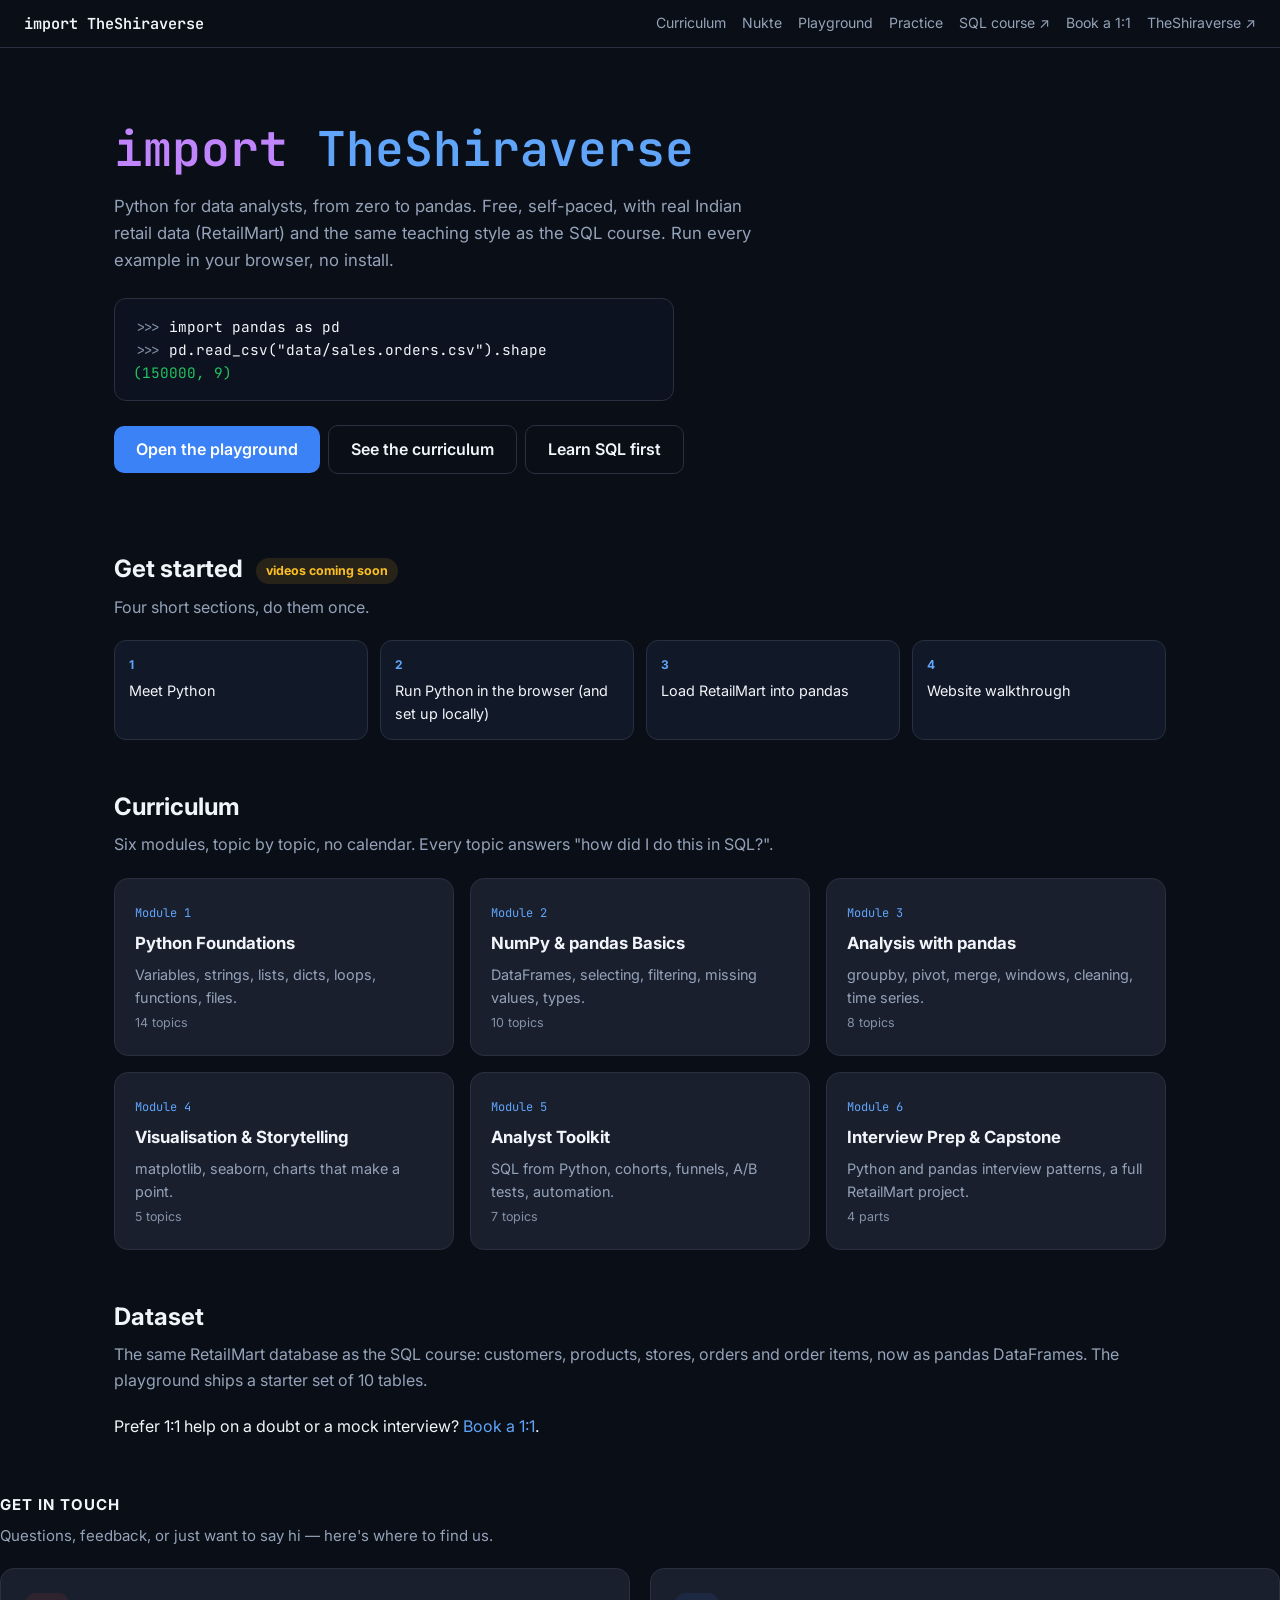
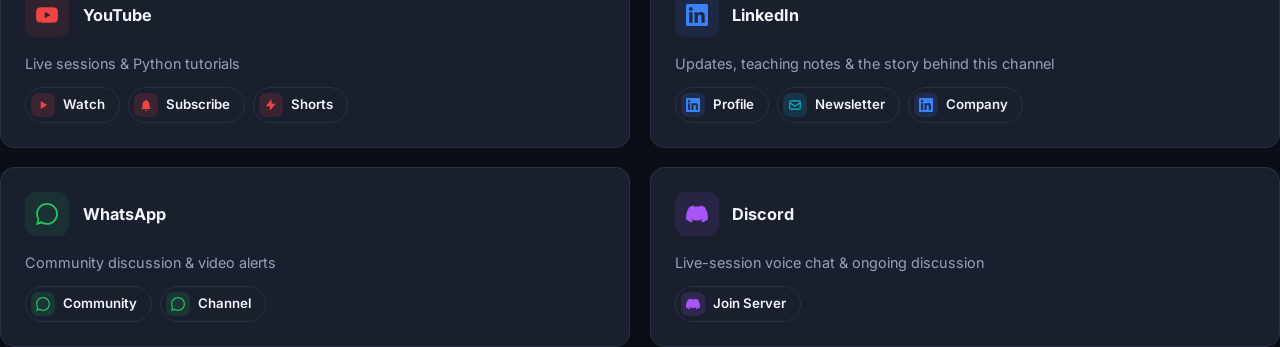
==== index.html @ 200f1f5d "feat: scaffold import TheShiraverse (Python for Data Analysts): home, Pyodide playground, shared chr" ====
<!DOCTYPE html>
<html lang="en">
<head>
<meta charset="UTF-8">
<meta name="viewport" content="width=device-width, initial-scale=1.0">
<title>import TheShiraverse | Python for Data Analysts</title>
<meta name="description" content="Free Python and pandas course for data analysts. Run code in your browser on real Indian retail data. By Shiraj Ahmad.">
<link rel="canonical" href="https://python.theshiraverse.com/">
<meta property="og:type" content="website"><meta property="og:site_name" content="TheShiraverse">
<meta property="og:title" content="import TheShiraverse | Python for Data Analysts"><meta property="og:description" content="Free Python and pandas course for data analysts. Run code in your browser on real Indian retail data. By Shiraj Ahmad.">
<meta property="og:url" content="https://python.theshiraverse.com/"><meta property="og:image" content="https://python.theshiraverse.com/assets/og.png">
<meta name="twitter:card" content="summary_large_image">
<link rel="icon" href="/assets/favicon.ico" sizes="any"><link rel="icon" type="image/png" sizes="32x32" href="/assets/favicon-32.png"><link rel="apple-touch-icon" href="/assets/apple-touch-icon.png">
<link href="https://fonts.googleapis.com/css2?family=Inter:wght@400;500;600;700;800&family=JetBrains+Mono:wght@400;500&display=swap" rel="stylesheet">
<link rel="stylesheet" href="/assets/chrome.css">
<style>
:root{--bg:#0a0e17;--panel:#111827;--card:#1a1f2e;--border:#2a3040;--text:#f1f5f9;--text2:#94a3b8;--muted:#8492a6;--accent:#3b82f6;--accent-l:#60a5fa;--green:#22c55e;--yellow:#fbbf24}
*{box-sizing:border-box;margin:0}
body{background:var(--bg);color:var(--text);font-family:Inter,system-ui,sans-serif;line-height:1.6;-webkit-font-smoothing:antialiased}
a{color:var(--accent-l);text-decoration:none}a:hover{text-decoration:underline}
a:focus-visible,button:focus-visible{outline:2px solid var(--accent-l);outline-offset:2px}
nav{display:flex;align-items:center;gap:16px;flex-wrap:wrap;padding:12px 24px;border-bottom:1px solid var(--border)}
nav .brand{font:600 .95rem 'JetBrains Mono',monospace;color:var(--text);margin-right:auto}
nav .l{color:var(--text2);font-size:.88rem}nav .l.on{color:var(--text)}
.wrap{max-width:1100px;margin:0 auto;padding:0 24px}
code,.mono{font-family:'JetBrains Mono',monospace}
.btn{display:inline-block;background:var(--accent);color:#fff;font-weight:600;padding:11px 22px;border-radius:10px;margin:4px 8px 4px 0}.btn:hover{text-decoration:none;background:var(--accent-l)}
.btn.s{background:transparent;border:1px solid var(--border);color:var(--text)}
h2{font-size:1.5rem;margin:48px 0 6px}.sub{color:var(--text2);margin-bottom:20px}
.hero{padding:72px 0 24px}
.hero .cmd{font:600 clamp(1.7rem,5vw,3rem)/1.2 'JetBrains Mono',monospace}
.hero .cmd .k{color:#c084fc}.hero .cmd .n{color:var(--accent-l)}
.hero p{color:var(--text2);max-width:640px;margin:16px 0 24px;font-size:1.05rem}
.shell{background:#0d1220;border:1px solid var(--border);border-radius:12px;padding:16px 18px;font:400 .9rem/1.6 'JetBrains Mono',monospace;margin:8px 0 20px;max-width:560px}
.shell .p{color:var(--muted)}.shell .o{color:var(--green)}
.grid{display:grid;grid-template-columns:repeat(3,1fr);gap:16px}
.mod{background:var(--card);border:1px solid var(--border);border-radius:14px;padding:20px}
.mod .n{color:var(--accent-l);font-size:.75rem}.mod h3{font-size:1.05rem;margin:6px 0}.mod p{color:var(--text2);font-size:.9rem}.mod .t{color:var(--muted);font-size:.78rem}
.soon{display:inline-block;background:rgba(251,191,36,.12);color:var(--yellow);font-size:.78rem;padding:3px 10px;border-radius:99px;margin-left:8px;vertical-align:middle}
.steps{display:grid;grid-template-columns:repeat(4,1fr);gap:12px;counter-reset:s}
.steps div{background:var(--panel);border:1px solid var(--border);border-radius:12px;padding:14px;font-size:.9rem}
.steps b{display:block;color:var(--accent-l);font-size:.75rem;margin-bottom:4px}
@media(max-width:900px){.grid,.steps{grid-template-columns:1fr 1fr}}@media(max-width:560px){.grid,.steps{grid-template-columns:1fr}}
</style>
</head>
<body>
<nav><a class="brand" href="/">import TheShiraverse</a><span id="site-nav-links"></span></nav>
<div class="wrap">
<section class="hero">
<div class="cmd"><span class="k">import</span> <span class="n">TheShiraverse</span></div>
<p>Python for data analysts, from zero to pandas. Free, self-paced, with real Indian retail data (RetailMart) and the same teaching style as the SQL course. Run every example in your browser, no install.</p>
<div class="shell"><span class="p">&gt;&gt;&gt;</span> import pandas as pd<br><span class="p">&gt;&gt;&gt;</span> pd.read_csv("data/sales.orders.csv").shape<br><span class="o">(150000, 9)</span></div>
<a class="btn" href="/playground/">Open the playground</a><a class="btn s" href="#curriculum">See the curriculum</a><a class="btn s" href="https://sql.theshiraverse.com">Learn SQL first</a>
</section>
<h2 id="get-started">Get started <span class="soon">videos coming soon</span></h2>
<p class="sub">Four short sections, do them once.</p>
<div class="steps"><div><b>1</b>Meet Python</div><div><b>2</b>Run Python in the browser (and set up locally)</div><div><b>3</b>Load RetailMart into pandas</div><div><b>4</b>Website walkthrough</div></div>
<h2 id="curriculum">Curriculum</h2>
<p class="sub">Six modules, topic by topic, no calendar. Every topic answers "how did I do this in SQL?".</p>
<div class="grid"><div class="mod"><span class="n mono">Module 1</span><h3>Python Foundations</h3><p>Variables, strings, lists, dicts, loops, functions, files.</p><span class="t">14 topics</span></div><div class="mod"><span class="n mono">Module 2</span><h3>NumPy &amp; pandas Basics</h3><p>DataFrames, selecting, filtering, missing values, types.</p><span class="t">10 topics</span></div><div class="mod"><span class="n mono">Module 3</span><h3>Analysis with pandas</h3><p>groupby, pivot, merge, windows, cleaning, time series.</p><span class="t">8 topics</span></div><div class="mod"><span class="n mono">Module 4</span><h3>Visualisation &amp; Storytelling</h3><p>matplotlib, seaborn, charts that make a point.</p><span class="t">5 topics</span></div><div class="mod"><span class="n mono">Module 5</span><h3>Analyst Toolkit</h3><p>SQL from Python, cohorts, funnels, A/B tests, automation.</p><span class="t">7 topics</span></div><div class="mod"><span class="n mono">Module 6</span><h3>Interview Prep &amp; Capstone</h3><p>Python and pandas interview patterns, a full RetailMart project.</p><span class="t">4 parts</span></div></div>
<h2 id="dataset">Dataset</h2>
<p class="sub">The same RetailMart database as the SQL course: customers, products, stores, orders and order items, now as pandas DataFrames. The playground ships a starter set of 10 tables.</p>
<p>Prefer 1:1 help on a doubt or a mock interview? <a href="https://theshiraverse.com/book">Book a 1:1</a>.</p>
</div>
<div id="site-footer-grid" style="margin-top:56px"></div>
<script src="/assets/chrome.js" defer></script>
</body>
</html>
---- assets/chrome.css ----
/* ============================================================
   Shared site chrome: the "Get In Touch" footer grid + the nav
   link list, used identically on every page.

   ONE file. Edit here, every page picks it up on next load —
   nothing to keep in sync by hand, nothing to regenerate.
   Loaded via <link rel="stylesheet" href="/assets/chrome.css">
   Paired with /assets/chrome.js, which paints the actual markup
   into #site-nav-links / #site-footer-grid mount points.
   ============================================================ */

/* ---- footer grid ---- */
.unifoot{background:#111827;border-top:1px solid #2a3040;color:#cbd5e1;font-family:'Inter',-apple-system,sans-serif;text-align:left}
.uf-inner{max-width:1200px;margin:0 auto;padding:1.5rem 2rem 1rem}
.cta-label{font:700 15px 'Inter',sans-serif;color:#f1f5f9;text-transform:uppercase;letter-spacing:1px;margin:0 0 10px}
.uf-tag{color:#94a3b8;font-size:15px;margin-top:10px;line-height:1.6}
.pgrid{display:grid;grid-template-columns:repeat(2,1fr);gap:1.2rem}
.pcard{background:#1a1f2e;border:1px solid #2a3040;border-radius:14px;padding:1.5rem;display:block;color:#f1f5f9;text-decoration:none}
.pcard-head{display:flex;align-items:center;gap:.85rem;margin-bottom:1rem}
.pcard-head h3{font-size:1.02rem;margin:0}
.pcard-head .card-icon{width:44px;height:44px;border-radius:11px;display:flex;align-items:center;justify-content:center;flex:none}
.pcard-links{display:flex;flex-wrap:wrap;gap:8px}
.pcard-links a{display:flex;align-items:center;gap:8px;padding:5px 14px 5px 5px;border-radius:99px;border:1px solid #2a3040;color:#f1f5f9;text-decoration:none;font-size:.83rem;font-weight:600;transition:border-color .15s,transform .15s;width:fit-content}
.pcard-links a:hover{border-color:#60a5fa;transform:translateY(-1px);text-decoration:none}
.pcard-links .ic{width:24px;height:24px;border-radius:7px;display:flex;align-items:center;justify-content:center;flex:none}
.pcard-desc{color:#94a3b8;font-size:.9rem;line-height:1.5;margin:0}
.footer-copy{text-align:center;padding:0.3rem 0 1.2rem;color:#94a3b8;font-size:.8rem}
@media(max-width:900px){.pgrid{grid-template-columns:1fr}}

/* ---- nav link list (painted into whichever container the page already
   styles as its nav bar -- this only standardises the LIST + ORDER + hrefs,
   not each page's own bar/brand/background styling) ---- */
.site-nav-links{display:contents}
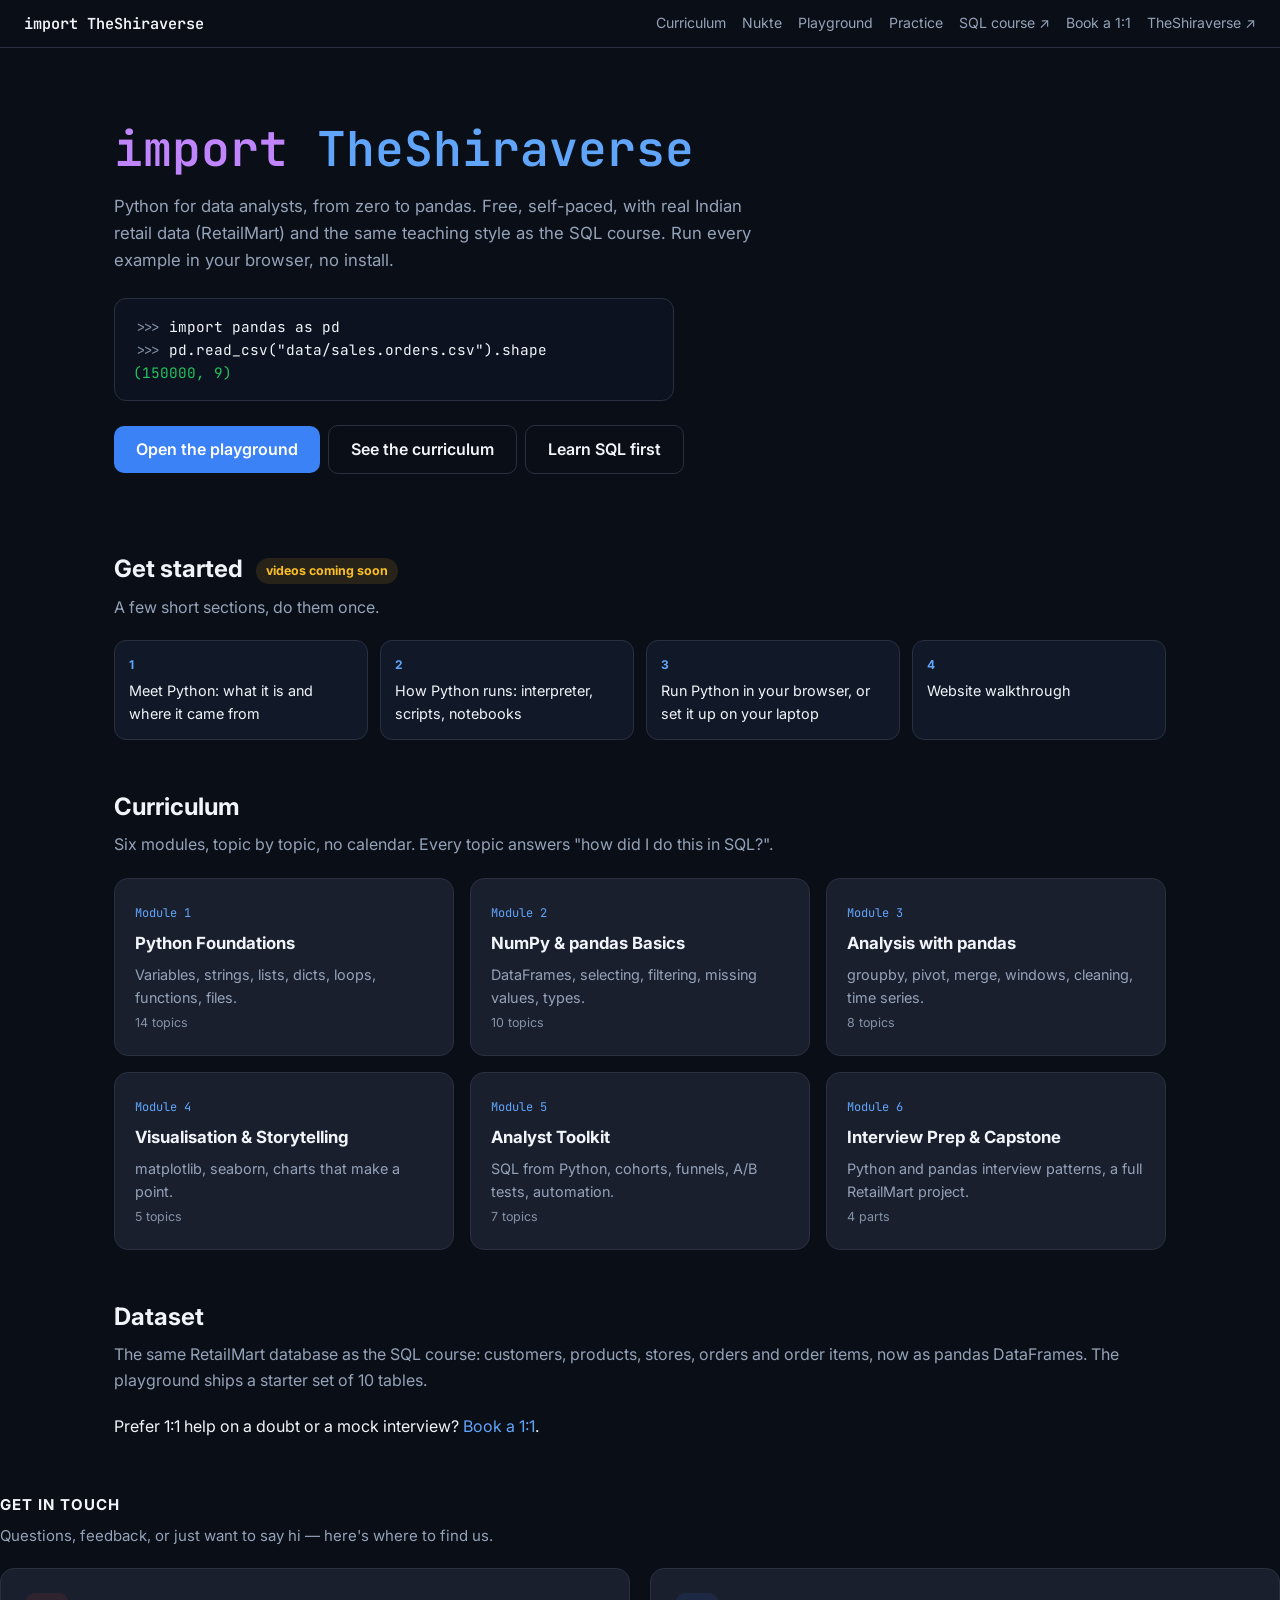
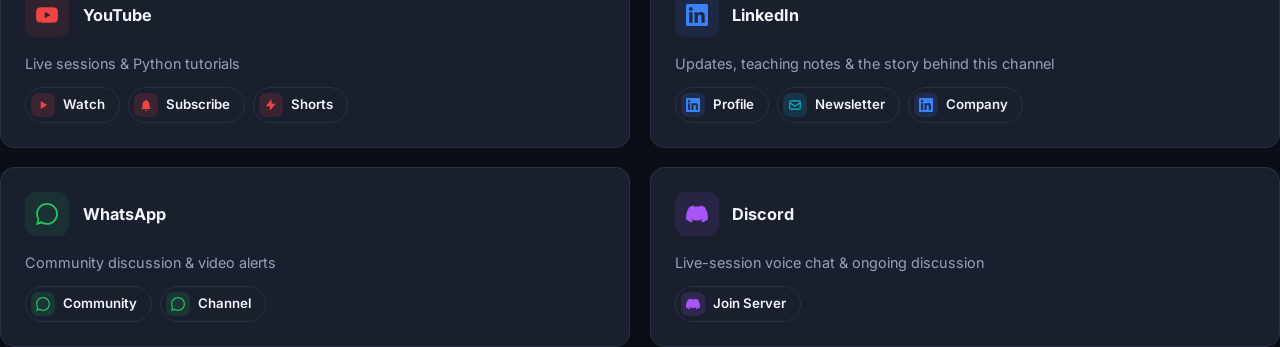
==== commit 4a7caee2: "docs: no Load RetailMart section in Get started; home page steps updated Co-Authored-By: Claude Sonn" ====
--- a/index.html
+++ b/index.html
@@ -53,8 +53,8 @@
 <a class="btn" href="/playground/">Open the playground</a><a class="btn s" href="#curriculum">See the curriculum</a><a class="btn s" href="https://sql.theshiraverse.com">Learn SQL first</a>
 </section>
 <h2 id="get-started">Get started <span class="soon">videos coming soon</span></h2>
-<p class="sub">Four short sections, do them once.</p>
-<div class="steps"><div><b>1</b>Meet Python</div><div><b>2</b>Run Python in the browser (and set up locally)</div><div><b>3</b>Load RetailMart into pandas</div><div><b>4</b>Website walkthrough</div></div>
+<p class="sub">A few short sections, do them once.</p>
+<div class="steps"><div><b>1</b>Meet Python: what it is and where it came from</div><div><b>2</b>How Python runs: interpreter, scripts, notebooks</div><div><b>3</b>Run Python in your browser, or set it up on your laptop</div><div><b>4</b>Website walkthrough</div></div>
 <h2 id="curriculum">Curriculum</h2>
 <p class="sub">Six modules, topic by topic, no calendar. Every topic answers "how did I do this in SQL?".</p>
 <div class="grid"><div class="mod"><span class="n mono">Module 1</span><h3>Python Foundations</h3><p>Variables, strings, lists, dicts, loops, functions, files.</p><span class="t">14 topics</span></div><div class="mod"><span class="n mono">Module 2</span><h3>NumPy &amp; pandas Basics</h3><p>DataFrames, selecting, filtering, missing values, types.</p><span class="t">10 topics</span></div><div class="mod"><span class="n mono">Module 3</span><h3>Analysis with pandas</h3><p>groupby, pivot, merge, windows, cleaning, time series.</p><span class="t">8 topics</span></div><div class="mod"><span class="n mono">Module 4</span><h3>Visualisation &amp; Storytelling</h3><p>matplotlib, seaborn, charts that make a point.</p><span class="t">5 topics</span></div><div class="mod"><span class="n mono">Module 5</span><h3>Analyst Toolkit</h3><p>SQL from Python, cohorts, funnels, A/B tests, automation.</p><span class="t">7 topics</span></div><div class="mod"><span class="n mono">Module 6</span><h3>Interview Prep &amp; Capstone</h3><p>Python and pandas interview patterns, a full RetailMart project.</p><span class="t">4 parts</span></div></div>
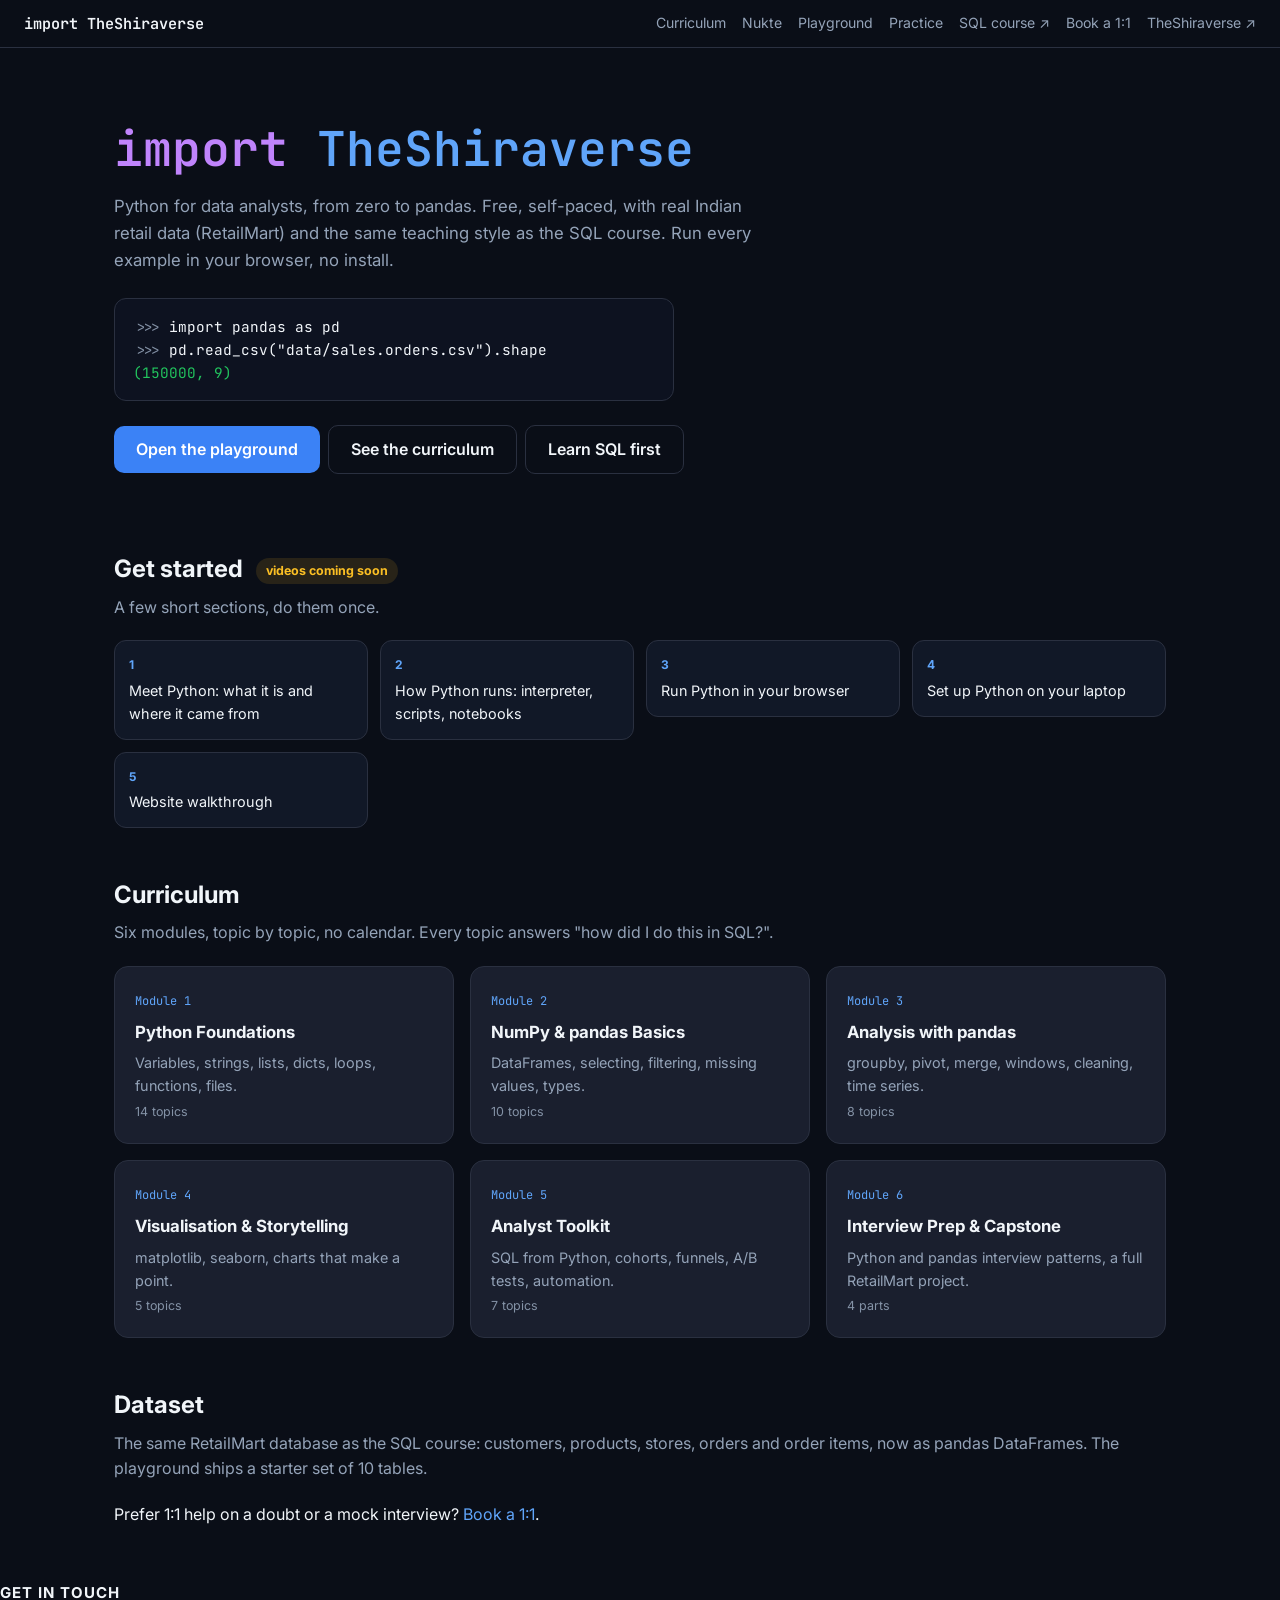
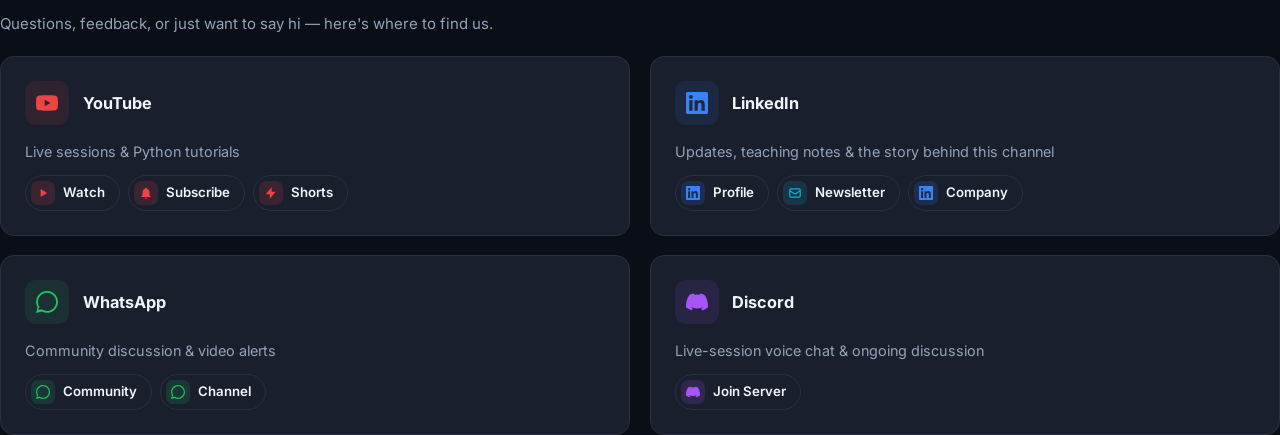
==== commit dbd7973c: "feat: Get started pages 1-5 (Meet Python, How Python Runs, Run in your browser, Set up Python, Websi" ====
--- a/index.html
+++ b/index.html
@@ -54,7 +54,7 @@
 </section>
 <h2 id="get-started">Get started <span class="soon">videos coming soon</span></h2>
 <p class="sub">A few short sections, do them once.</p>
-<div class="steps"><div><b>1</b>Meet Python: what it is and where it came from</div><div><b>2</b>How Python runs: interpreter, scripts, notebooks</div><div><b>3</b>Run Python in your browser, or set it up on your laptop</div><div><b>4</b>Website walkthrough</div></div>
+<div class="steps"><a href="/notes/get-started/meet-python/" style="text-decoration:none;color:inherit"><div><b>1</b>Meet Python: what it is and where it came from</div></a><a href="/notes/get-started/how-python-runs/" style="text-decoration:none;color:inherit"><div><b>2</b>How Python runs: interpreter, scripts, notebooks</div></a><a href="/notes/get-started/run-in-your-browser/" style="text-decoration:none;color:inherit"><div><b>3</b>Run Python in your browser</div></a><a href="/notes/get-started/set-up-python/" style="text-decoration:none;color:inherit"><div><b>4</b>Set up Python on your laptop</div></a><a href="/notes/get-started/website-walkthrough/" style="text-decoration:none;color:inherit"><div><b>5</b>Website walkthrough</div></a></div>
 <h2 id="curriculum">Curriculum</h2>
 <p class="sub">Six modules, topic by topic, no calendar. Every topic answers "how did I do this in SQL?".</p>
 <div class="grid"><div class="mod"><span class="n mono">Module 1</span><h3>Python Foundations</h3><p>Variables, strings, lists, dicts, loops, functions, files.</p><span class="t">14 topics</span></div><div class="mod"><span class="n mono">Module 2</span><h3>NumPy &amp; pandas Basics</h3><p>DataFrames, selecting, filtering, missing values, types.</p><span class="t">10 topics</span></div><div class="mod"><span class="n mono">Module 3</span><h3>Analysis with pandas</h3><p>groupby, pivot, merge, windows, cleaning, time series.</p><span class="t">8 topics</span></div><div class="mod"><span class="n mono">Module 4</span><h3>Visualisation &amp; Storytelling</h3><p>matplotlib, seaborn, charts that make a point.</p><span class="t">5 topics</span></div><div class="mod"><span class="n mono">Module 5</span><h3>Analyst Toolkit</h3><p>SQL from Python, cohorts, funnels, A/B tests, automation.</p><span class="t">7 topics</span></div><div class="mod"><span class="n mono">Module 6</span><h3>Interview Prep &amp; Capstone</h3><p>Python and pandas interview patterns, a full RetailMart project.</p><span class="t">4 parts</span></div></div>
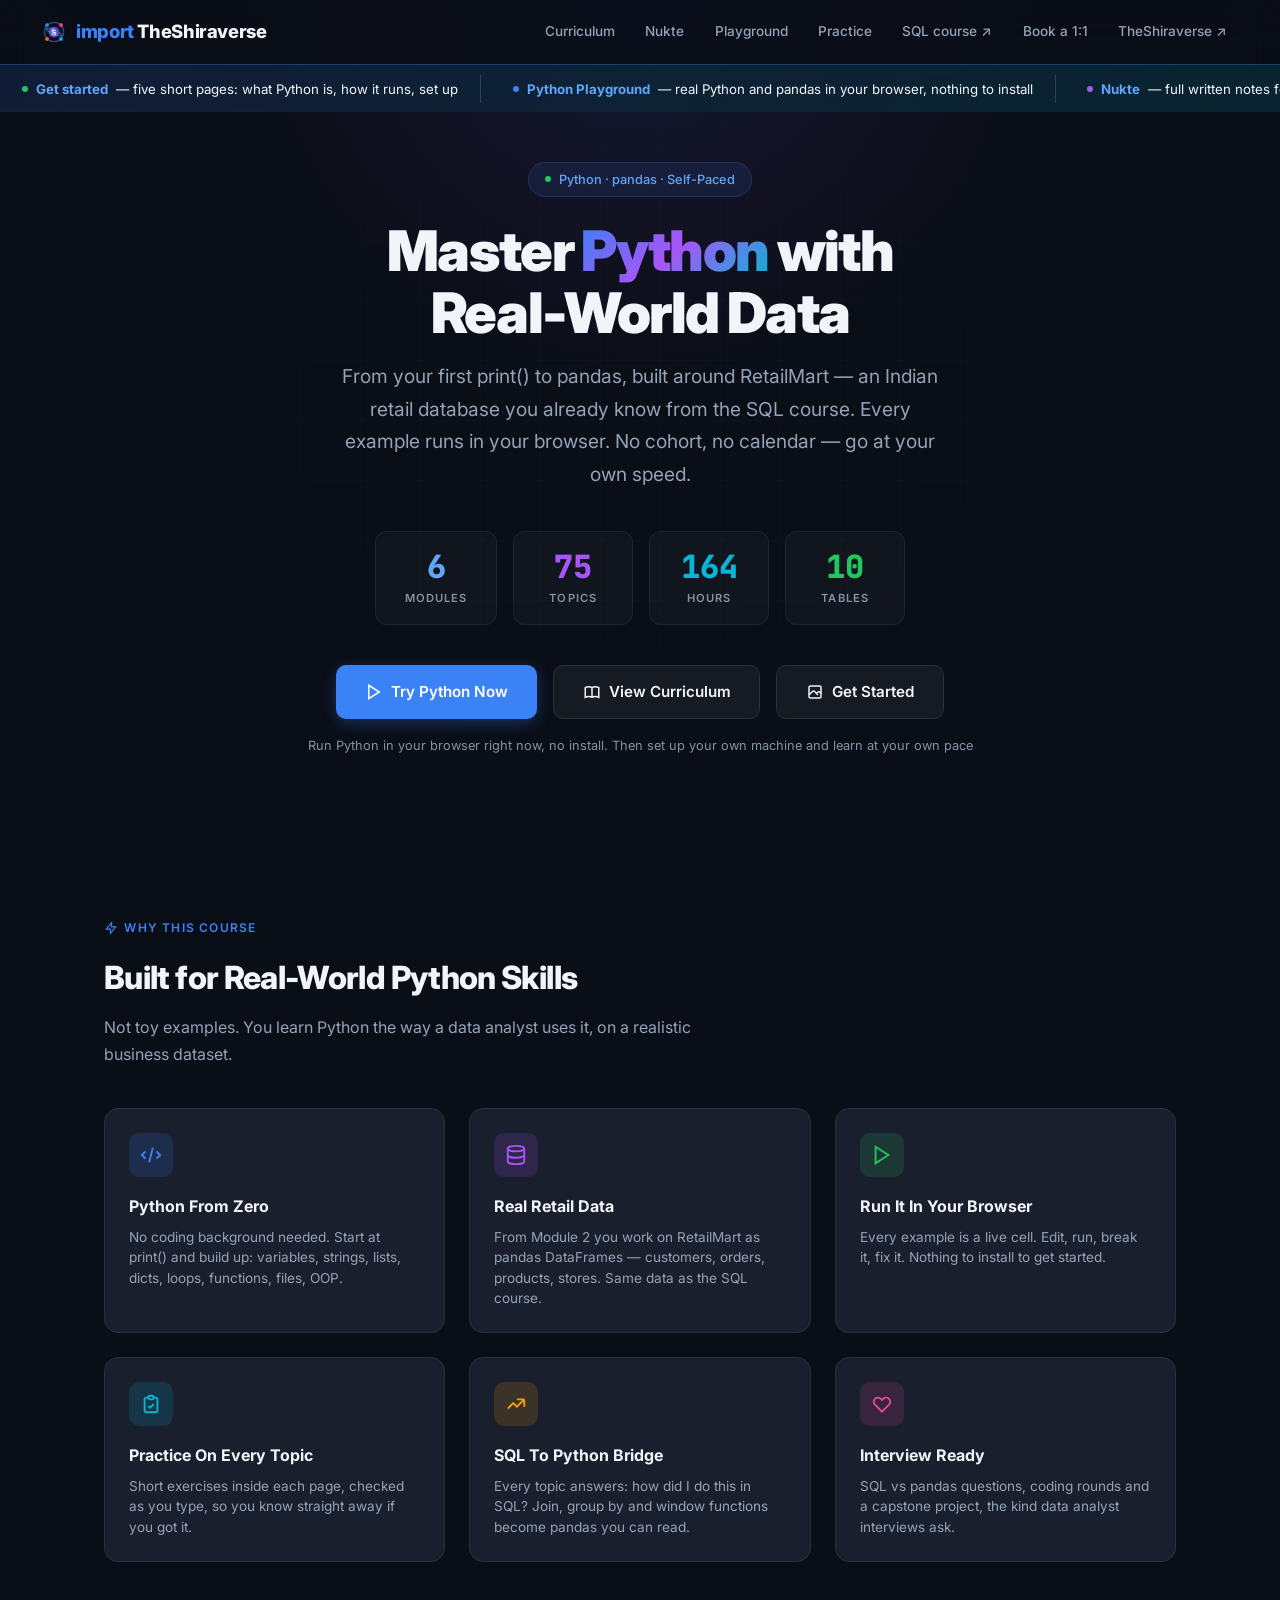
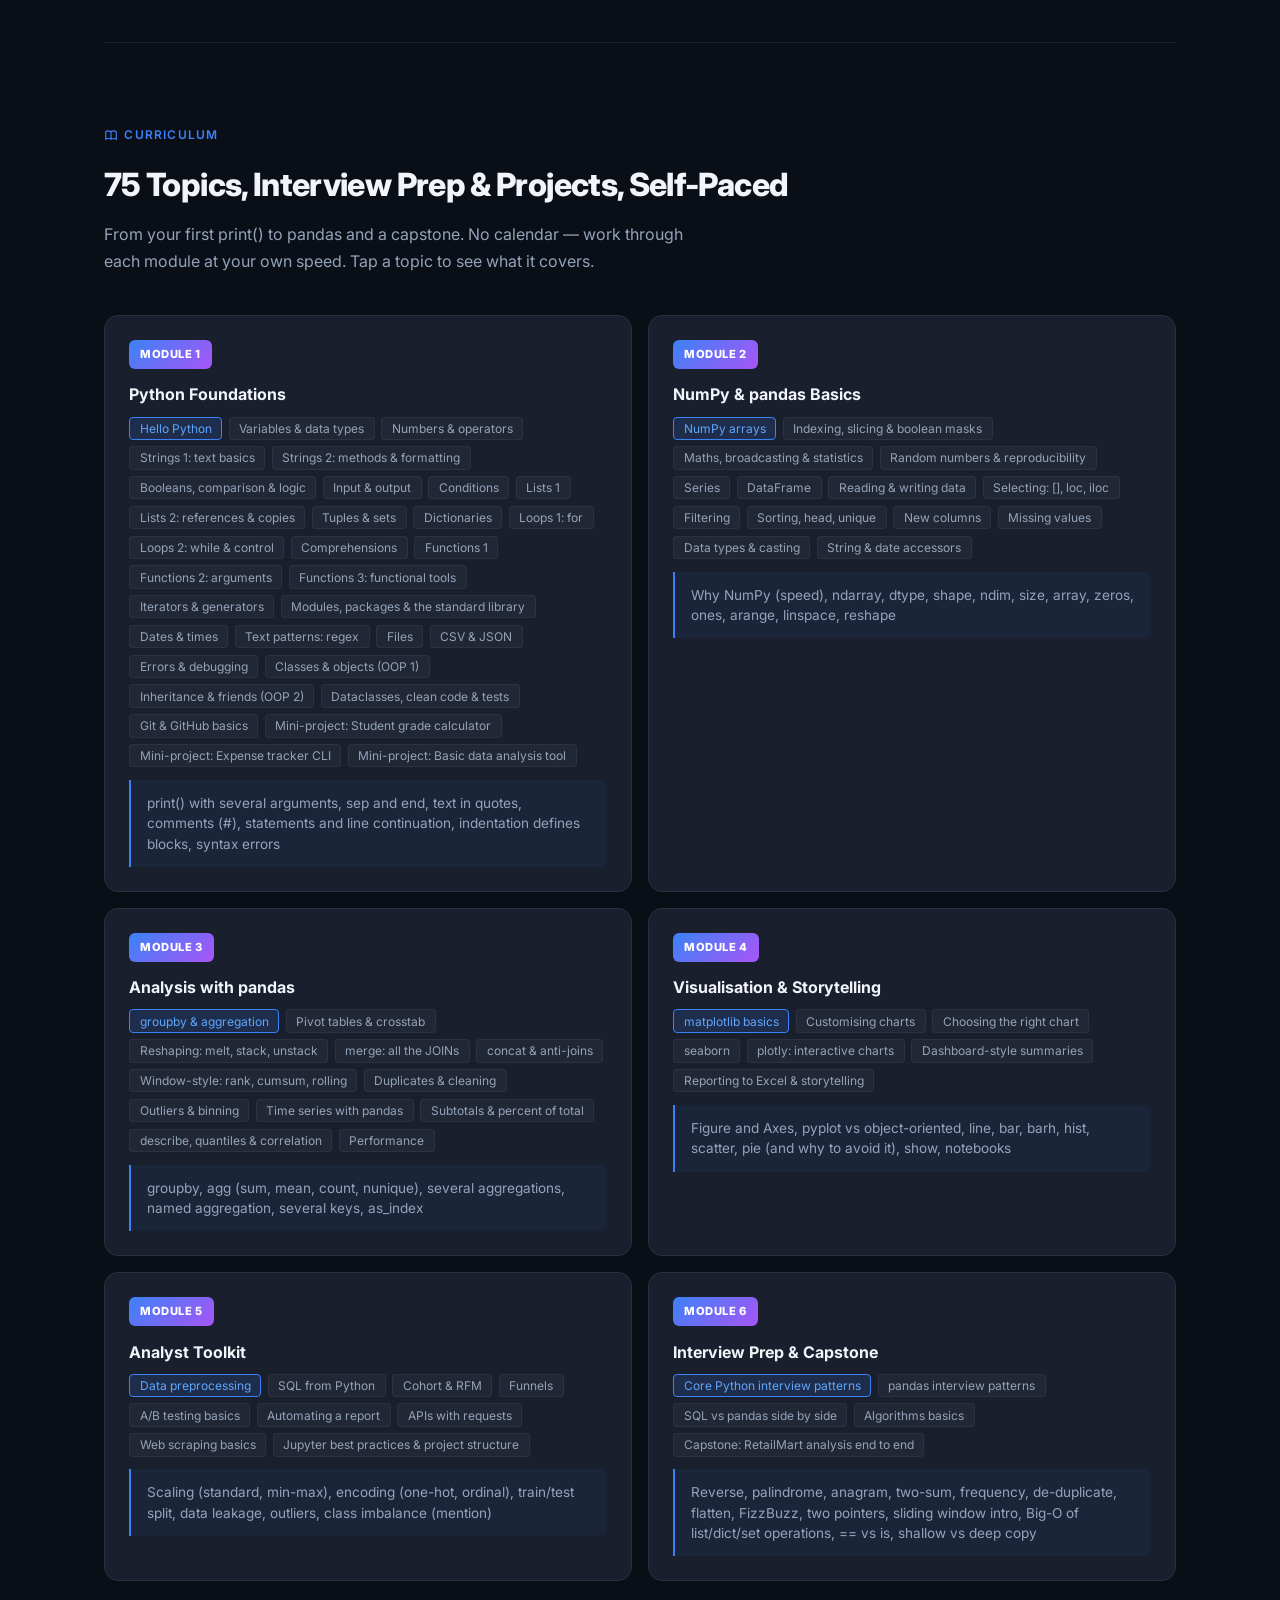
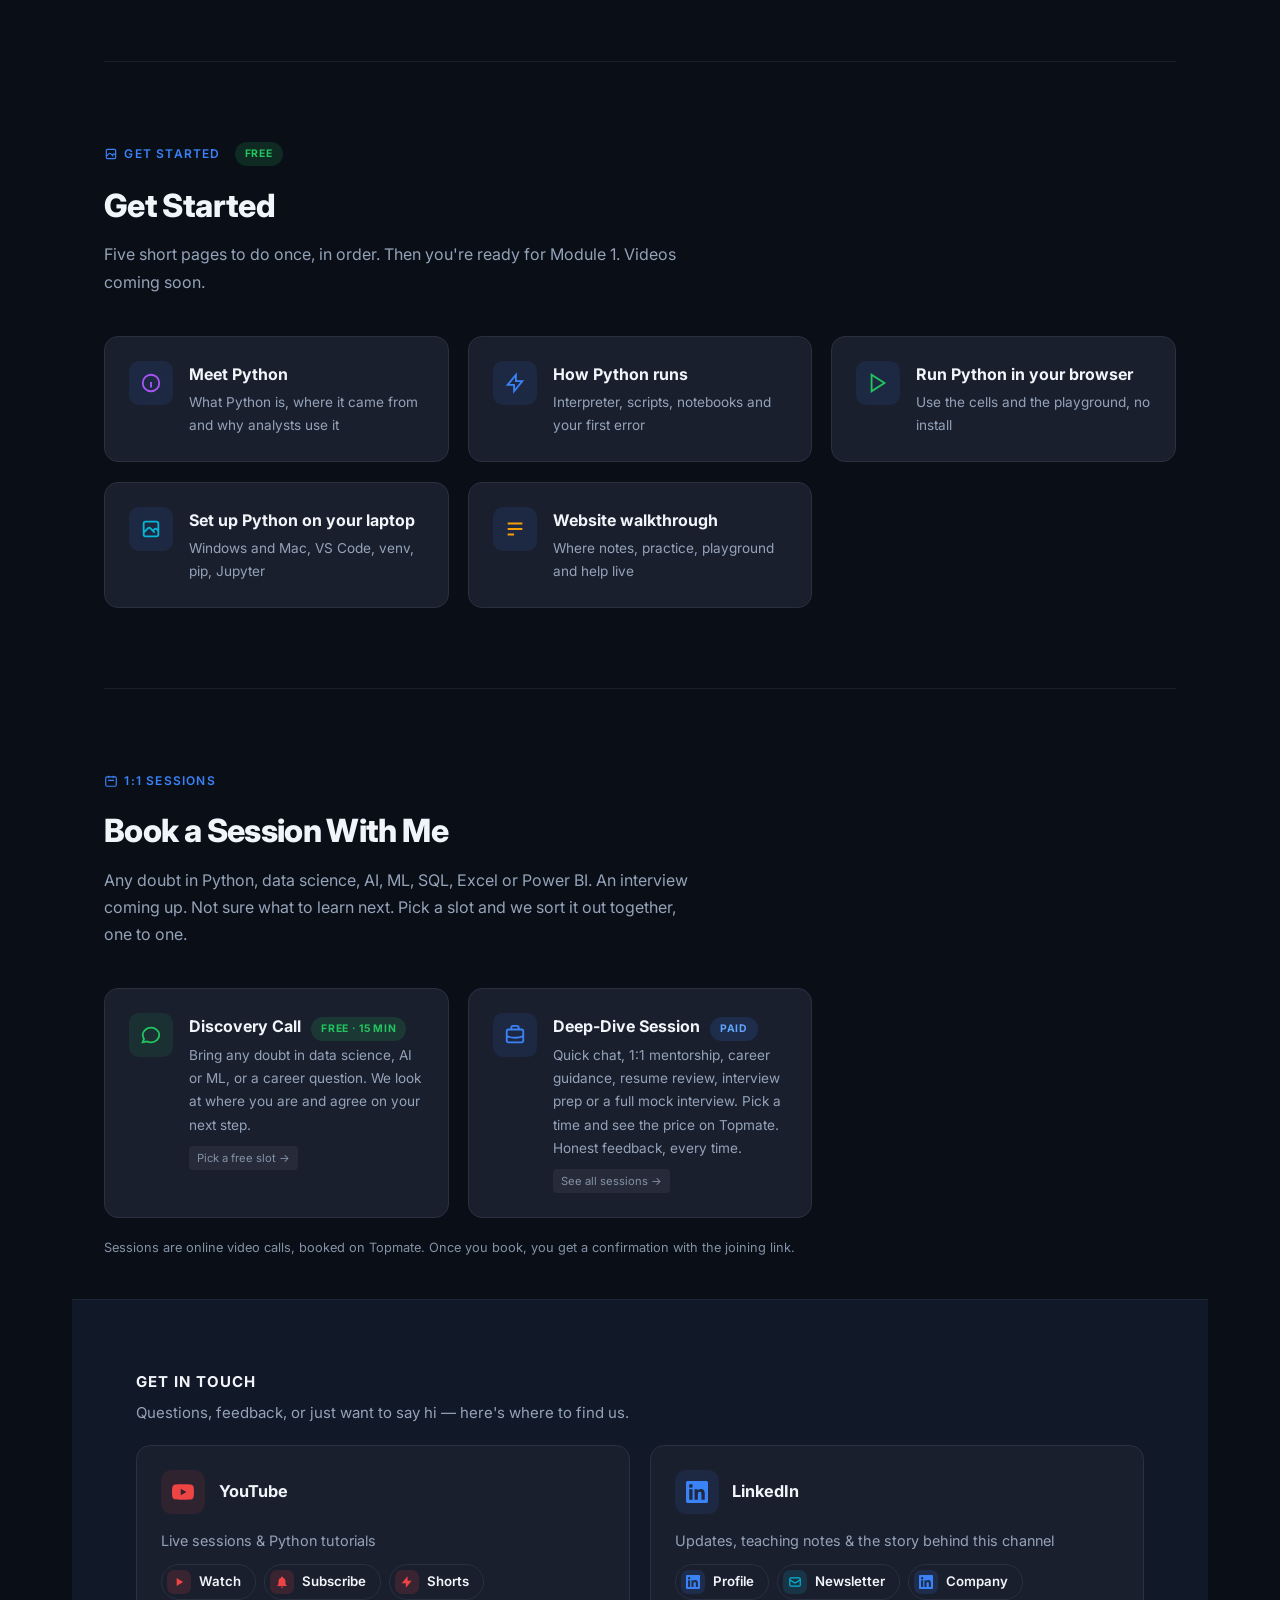
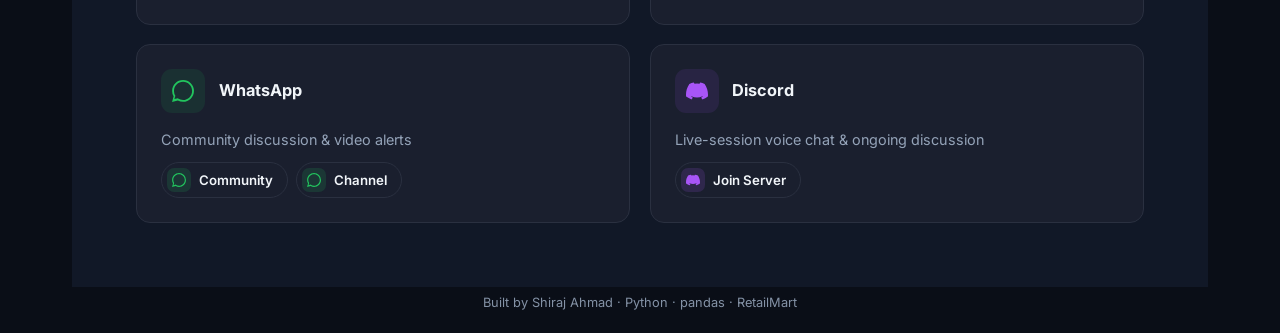
==== commit 4ae55e41: "feat: home page rebuilt from the SQL home template (same nav, ticker, hero, cards, footer) Co-Author" ====
--- a/index.html
+++ b/index.html
@@ -1,68 +1,1589 @@
 <!DOCTYPE html>
 <html lang="en">
 <head>
-<meta charset="UTF-8">
-<meta name="viewport" content="width=device-width, initial-scale=1.0">
-<title>import TheShiraverse | Python for Data Analysts</title>
-<meta name="description" content="Free Python and pandas course for data analysts. Run code in your browser on real Indian retail data. By Shiraj Ahmad.">
+    <meta charset="UTF-8">
+    <meta name="viewport" content="width=device-width, initial-scale=1.0">
+    <title>import TheShiraverse — Python for Data Analysts</title>
+<meta name="description" content="A self-paced Python course for data analysts: from your first print() to pandas, run in your browser. Free to start.">
 <link rel="canonical" href="https://python.theshiraverse.com/">
-<meta property="og:type" content="website"><meta property="og:site_name" content="TheShiraverse">
-<meta property="og:title" content="import TheShiraverse | Python for Data Analysts"><meta property="og:description" content="Free Python and pandas course for data analysts. Run code in your browser on real Indian retail data. By Shiraj Ahmad.">
-<meta property="og:url" content="https://python.theshiraverse.com/"><meta property="og:image" content="https://python.theshiraverse.com/assets/og.png">
+<meta property="og:type" content="website">
+<meta property="og:site_name" content="TheShiraverse">
+<meta property="og:title" content="import TheShiraverse: learn Python">
+<meta property="og:description" content="A self-paced Python course for data analysts: from your first print() to pandas, run in your browser. Free to start.">
+<meta property="og:url" content="https://python.theshiraverse.com/">
+<meta property="og:image" content="https://python.theshiraverse.com/assets/og.png">
+<meta property="og:image:width" content="1200"><meta property="og:image:height" content="630">
 <meta name="twitter:card" content="summary_large_image">
-<link rel="icon" href="/assets/favicon.ico" sizes="any"><link rel="icon" type="image/png" sizes="32x32" href="/assets/favicon-32.png"><link rel="apple-touch-icon" href="/assets/apple-touch-icon.png">
-<link href="https://fonts.googleapis.com/css2?family=Inter:wght@400;500;600;700;800&family=JetBrains+Mono:wght@400;500&display=swap" rel="stylesheet">
-<link rel="stylesheet" href="/assets/chrome.css">
-<style>
-:root{--bg:#0a0e17;--panel:#111827;--card:#1a1f2e;--border:#2a3040;--text:#f1f5f9;--text2:#94a3b8;--muted:#8492a6;--accent:#3b82f6;--accent-l:#60a5fa;--green:#22c55e;--yellow:#fbbf24}
-*{box-sizing:border-box;margin:0}
-body{background:var(--bg);color:var(--text);font-family:Inter,system-ui,sans-serif;line-height:1.6;-webkit-font-smoothing:antialiased}
-a{color:var(--accent-l);text-decoration:none}a:hover{text-decoration:underline}
-a:focus-visible,button:focus-visible{outline:2px solid var(--accent-l);outline-offset:2px}
-nav{display:flex;align-items:center;gap:16px;flex-wrap:wrap;padding:12px 24px;border-bottom:1px solid var(--border)}
-nav .brand{font:600 .95rem 'JetBrains Mono',monospace;color:var(--text);margin-right:auto}
-nav .l{color:var(--text2);font-size:.88rem}nav .l.on{color:var(--text)}
-.wrap{max-width:1100px;margin:0 auto;padding:0 24px}
-code,.mono{font-family:'JetBrains Mono',monospace}
-.btn{display:inline-block;background:var(--accent);color:#fff;font-weight:600;padding:11px 22px;border-radius:10px;margin:4px 8px 4px 0}.btn:hover{text-decoration:none;background:var(--accent-l)}
-.btn.s{background:transparent;border:1px solid var(--border);color:var(--text)}
-h2{font-size:1.5rem;margin:48px 0 6px}.sub{color:var(--text2);margin-bottom:20px}
-.hero{padding:72px 0 24px}
-.hero .cmd{font:600 clamp(1.7rem,5vw,3rem)/1.2 'JetBrains Mono',monospace}
-.hero .cmd .k{color:#c084fc}.hero .cmd .n{color:var(--accent-l)}
-.hero p{color:var(--text2);max-width:640px;margin:16px 0 24px;font-size:1.05rem}
-.shell{background:#0d1220;border:1px solid var(--border);border-radius:12px;padding:16px 18px;font:400 .9rem/1.6 'JetBrains Mono',monospace;margin:8px 0 20px;max-width:560px}
-.shell .p{color:var(--muted)}.shell .o{color:var(--green)}
-.grid{display:grid;grid-template-columns:repeat(3,1fr);gap:16px}
-.mod{background:var(--card);border:1px solid var(--border);border-radius:14px;padding:20px}
-.mod .n{color:var(--accent-l);font-size:.75rem}.mod h3{font-size:1.05rem;margin:6px 0}.mod p{color:var(--text2);font-size:.9rem}.mod .t{color:var(--muted);font-size:.78rem}
-.soon{display:inline-block;background:rgba(251,191,36,.12);color:var(--yellow);font-size:.78rem;padding:3px 10px;border-radius:99px;margin-left:8px;vertical-align:middle}
-.steps{display:grid;grid-template-columns:repeat(4,1fr);gap:12px;counter-reset:s}
-.steps div{background:var(--panel);border:1px solid var(--border);border-radius:12px;padding:14px;font-size:.9rem}
-.steps b{display:block;color:var(--accent-l);font-size:.75rem;margin-bottom:4px}
-@media(max-width:900px){.grid,.steps{grid-template-columns:1fr 1fr}}@media(max-width:560px){.grid,.steps{grid-template-columns:1fr}}
-</style>
+<meta name="twitter:title" content="import TheShiraverse: learn Python">
+<meta name="twitter:description" content="A self-paced Python course for data analysts: from your first print() to pandas, run in your browser. Free to start.">
+<meta name="twitter:image" content="https://python.theshiraverse.com/assets/og.png">
+
+    <link rel="icon" href="/assets/favicon.ico" sizes="any">
+    <link rel="icon" type="image/png" sizes="32x32" href="/assets/favicon-32.png">
+    <link rel="apple-touch-icon" href="/assets/apple-touch-icon.png">
+    <link rel="stylesheet" href="/assets/chrome.css">
+    <link rel="preconnect" href="https://fonts.googleapis.com">
+    <link href="https://fonts.googleapis.com/css2?family=Inter:wght@400;500;600;700;800;900&family=JetBrains+Mono:wght@400;500;600&display=swap" rel="stylesheet">
+    <style>
+        *, *::before, *::after { margin: 0; padding: 0; box-sizing: border-box; }
+
+        :root {
+            --bg-primary: #0a0e17;
+            --bg-secondary: #111827;
+            --bg-card: #1a1f2e;
+            --bg-card-hover: #242b3d;
+            --border: #2a3040;
+            --border-light: #374151;
+            --text-primary: #f1f5f9;
+            --text-secondary: #94a3b8;
+            --text-muted: #8492a6;
+            --accent: #3b82f6;
+            --accent-light: #60a5fa;
+            --accent-glow: rgba(59,130,246,0.3);
+            --green: #22c55e;
+            --green-glow: rgba(34,197,94,0.2);
+            --orange: #f59e0b;
+            --red: #ef4444;
+            --purple: #a855f7;
+            --cyan: #06b6d4;
+            --pink: #ec4899;
+        }
+
+        html { scroll-behavior: smooth; }
+
+        body {
+            font-family: 'Inter', -apple-system, BlinkMacSystemFont, sans-serif;
+            background: var(--bg-primary);
+            color: var(--text-primary);
+            line-height: 1.7;
+            overflow-x: hidden;
+        }
+
+        /* ── SCROLLBAR ── */
+        ::-webkit-scrollbar { width: 8px; }
+        ::-webkit-scrollbar-track { background: var(--bg-primary); }
+        ::-webkit-scrollbar-thumb { background: var(--border); border-radius: 4px; }
+        ::-webkit-scrollbar-thumb:hover { background: var(--text-muted); }
+
+        /* ── REVEAL ANIMATION ── */
+        .reveal {
+            opacity: 0;
+            transform: translateY(30px);
+            transition: opacity 0.7s ease, transform 0.7s ease;
+        }
+        .reveal.visible {
+            opacity: 1;
+            transform: translateY(0);
+        }
+
+        /* ── NAV ── */
+        nav {
+            background: rgba(10,14,23,0.85);
+            backdrop-filter: blur(20px);
+            -webkit-backdrop-filter: blur(20px);
+            border-bottom: 1px solid rgba(42,48,64,0.5);
+            padding: 0 2rem;
+            position: fixed;
+            top: 0; left: 0; right: 0;
+            z-index: 1000;
+            transition: background 0.3s;
+        }
+        nav.scrolled { background: rgba(10,14,23,0.95); }
+        .news-strip {
+            background: linear-gradient(90deg, rgba(59,130,246,0.14), rgba(6,182,212,0.14));
+            border-top: 1px solid rgba(59,130,246,0.3);
+            padding: 8px 0; overflow: hidden; white-space: nowrap;
+            margin: 0 -2rem; /* nav has padding:0 2rem; cancel it so the strip reaches the true screen edges */
+        }
+        @media (max-width: 820px) { .news-strip { margin: 0 -1rem; } }
+        .news-track {
+            display: inline-flex; align-items: center; gap: 0.6rem; width: max-content;
+            animation: news-scroll 32s linear infinite;
+        }
+        @keyframes news-scroll { from { transform: translateX(0); } to { transform: translateX(-50%); } }
+        .news-pill {
+            flex-shrink: 0; display: inline-flex; align-items: center; gap: 8px;
+            color: var(--text-primary); text-decoration: none; font-size: 0.83rem;
+            padding: 3px 22px; border-right: 1px solid rgba(148,163,184,0.25);
+        }
+        .news-pill:hover { color: var(--accent-light); text-decoration: none; }
+        .news-pill .dot { width: 6px; height: 6px; border-radius: 50%; flex-shrink: 0; }
+        .news-pill b { color: var(--accent-light); }
+        @media (max-width: 600px) { .news-pill { font-size: 0.76rem; padding: 3px 14px; } }
+        .nav-inner {
+            max-width: 1200px;
+            margin: 0 auto;
+            display: flex;
+            align-items: center;
+            justify-content: space-between;
+            height: 64px;
+        }
+        .nav-brand {
+            font-size: 1.15rem;
+            font-weight: 800;
+            color: var(--text-primary);
+            text-decoration: none;
+            letter-spacing: -0.02em;
+        }
+        .nav-brand .sql { color: var(--accent); }
+        .nav-links { display: flex; gap: 0.3rem; align-items: center; }
+        .nav-links a {
+            color: var(--text-secondary);
+            text-decoration: none;
+            font-size: 0.85rem;
+            font-weight: 500;
+            padding: 0.4rem 0.8rem;
+            border-radius: 6px;
+            transition: all 0.2s;
+        }
+        .nav-links a:hover { color: var(--text-primary); background: rgba(255,255,255,0.05); }
+        .nav-toggle {
+            display: none;
+            background: none;
+            border: 1px solid var(--border);
+            border-radius: 8px;
+            padding: 0.35rem 0.45rem;
+            color: var(--text-primary);
+            cursor: pointer;
+            line-height: 0;
+        }
+        .nav-toggle svg { display: block; }
+        #accessToggle[hidden], #accessOverlay[hidden] { display: none !important; }
+        .nav-access-btn {
+            background: rgba(59,130,246,0.15) !important;
+            color: var(--accent) !important;
+            border: 1px solid rgba(59,130,246,0.3);
+        }
+        .nav-access-btn:hover { background: rgba(59,130,246,0.25) !important; }
+        .nav-access-btn.granted {
+            background: rgba(34,197,94,0.15) !important;
+            color: var(--green) !important;
+            border-color: rgba(34,197,94,0.3);
+        }
+
+        /* ── ACCESS MODAL ── */
+        .access-overlay {
+            position: fixed;
+            inset: 0;
+            background: rgba(0,0,0,0.6);
+            backdrop-filter: blur(8px);
+            z-index: 2000;
+            display: none;
+            align-items: center;
+            justify-content: center;
+            opacity: 0;
+            transition: opacity 0.3s;
+        }
+        .access-overlay.show { display: flex; opacity: 1; }
+        .access-modal {
+            background: var(--bg-secondary);
+            border: 1px solid var(--border);
+            border-radius: 16px;
+            padding: 2rem;
+            width: 420px;
+            max-width: 90vw;
+            max-height: 90vh;
+            overflow-y: auto;
+            text-align: center;
+            box-shadow: 0 25px 50px rgba(0,0,0,0.5);
+            transform: scale(0.95);
+            transition: transform 0.3s;
+        }
+        .access-overlay.show .access-modal { transform: scale(1); }
+        .access-modal h3 {
+            font-size: 1.2rem;
+            font-weight: 700;
+            margin-bottom: 0.3rem;
+        }
+        .access-modal p {
+            color: var(--text-muted);
+            font-size: 0.85rem;
+            margin-bottom: 1.5rem;
+        }
+        .access-input-group {
+            display: flex;
+            gap: 0.5rem;
+            margin-bottom: 1rem;
+        }
+        .access-input-group input {
+            flex: 1;
+            background: var(--bg-primary);
+            border: 1px solid var(--border);
+            color: var(--text-primary);
+            padding: 0.7rem 1rem;
+            border-radius: 10px;
+            font-size: 0.95rem;
+            font-family: 'JetBrains Mono', monospace;
+            letter-spacing: 0.05em;
+            transition: border-color 0.2s;
+        }
+        .access-input-group input:focus { outline: none; border-color: var(--accent); box-shadow: 0 0 0 3px var(--accent-glow); }
+        .access-input-group button {
+            background: var(--accent);
+            color: #fff;
+            border: none;
+            padding: 0.7rem 1.5rem;
+            border-radius: 10px;
+            font-size: 0.9rem;
+            font-weight: 600;
+            cursor: pointer;
+            transition: all 0.2s;
+            white-space: nowrap;
+        }
+        .access-input-group button:hover { background: var(--accent-light); transform: translateY(-1px); }
+        .access-status {
+            font-size: 0.85rem;
+            min-height: 1.2rem;
+        }
+        .access-status.granted { color: var(--green); }
+        .access-status.error { color: var(--red); }
+        .access-close {
+            position: absolute;
+            top: 1rem;
+            right: 1rem;
+            background: none;
+            border: none;
+            color: var(--text-muted);
+            font-size: 1.2rem;
+            cursor: pointer;
+            padding: 0.3rem;
+        }
+        .access-divider {
+            display: flex;
+            align-items: center;
+            gap: 1rem;
+            margin: 1.25rem 0;
+            color: var(--text-muted);
+            font-size: 0.75rem;
+            text-transform: uppercase;
+            letter-spacing: 0.1em;
+        }
+        .access-divider::before, .access-divider::after {
+            content: '';
+            flex: 1;
+            height: 1px;
+            background: var(--border);
+        }
+        .request-toggle {
+            background: none;
+            border: none;
+            color: var(--accent);
+            font-size: 0.85rem;
+            cursor: pointer;
+            padding: 0.4rem 0;
+            transition: color 0.2s;
+        }
+        .request-toggle:hover { color: var(--accent-light); }
+        .request-form {
+            display: none;
+            text-align: left;
+            margin-top: 0.75rem;
+        }
+        .request-form.show { display: block; }
+        .request-form label {
+            display: block;
+            font-size: 0.78rem;
+            color: var(--text-muted);
+            margin-bottom: 0.25rem;
+            margin-top: 0.75rem;
+        }
+        .request-form label:first-child { margin-top: 0; }
+        .request-form input, .request-form select {
+            width: 100%;
+            background: var(--bg-primary);
+            border: 1px solid var(--border);
+            color: var(--text-primary);
+            padding: 0.6rem 0.85rem;
+            border-radius: 8px;
+            font-size: 0.85rem;
+            font-family: 'Inter', sans-serif;
+            transition: border-color 0.2s;
+        }
+        .request-form input:focus, .request-form select:focus {
+            outline: none;
+            border-color: var(--accent);
+            box-shadow: 0 0 0 3px var(--accent-glow);
+        }
+        .request-form select { cursor: pointer; appearance: none; background-image: url("data:image/svg+xml,%3Csvg xmlns='http://www.w3.org/2000/svg' width='12' height='12' viewBox='0 0 24 24' fill='none' stroke='%2394a3b8' stroke-width='2'%3E%3Cpath d='M6 9l6 6 6-6'/%3E%3C/svg%3E"); background-repeat: no-repeat; background-position: right 0.75rem center; padding-right: 2rem; }
+        .request-form select option { background: var(--bg-secondary); color: var(--text-primary); }
+        .request-submit {
+            width: 100%;
+            margin-top: 1rem;
+            background: linear-gradient(135deg, #a855f7, #6366f1);
+            color: #fff;
+            border: none;
+            padding: 0.7rem;
+            border-radius: 10px;
+            font-size: 0.9rem;
+            font-weight: 600;
+            cursor: pointer;
+            transition: all 0.2s;
+        }
+        .request-submit:hover { transform: translateY(-1px); box-shadow: 0 4px 15px rgba(168,85,247,0.3); }
+        .request-status {
+            font-size: 0.8rem;
+            margin-top: 0.5rem;
+            min-height: 1rem;
+            text-align: center;
+        }
+        .request-status.sent { color: var(--green); }
+        .request-status.req-error { color: var(--red); }
+
+        /* ── HERO ── */
+        .hero {
+            position: relative;
+            text-align: center;
+            padding: calc(8rem + 34px) 2rem 5rem;
+            overflow: hidden;
+        }
+        .hero::before {
+            content: '';
+            position: absolute;
+            top: -50%;
+            left: 50%;
+            transform: translateX(-50%);
+            width: 800px;
+            height: 800px;
+            background: radial-gradient(circle, rgba(59,130,246,0.12) 0%, rgba(168,85,247,0.06) 40%, transparent 70%);
+            pointer-events: none;
+        }
+        .hero-grid {
+            position: absolute;
+            inset: 0;
+            background-image:
+                linear-gradient(rgba(59,130,246,0.03) 1px, transparent 1px),
+                linear-gradient(90deg, rgba(59,130,246,0.03) 1px, transparent 1px);
+            background-size: 60px 60px;
+            mask-image: radial-gradient(ellipse at center, black 30%, transparent 70%);
+            -webkit-mask-image: radial-gradient(ellipse at center, black 30%, transparent 70%);
+        }
+        .hero-content { position: relative; z-index: 1; }
+        .hero-badge {
+            display: inline-flex;
+            align-items: center;
+            gap: 0.5rem;
+            background: rgba(59,130,246,0.1);
+            border: 1px solid rgba(59,130,246,0.2);
+            padding: 0.35rem 1rem;
+            border-radius: 50px;
+            font-size: 0.8rem;
+            font-weight: 500;
+            color: var(--accent-light);
+            margin-bottom: 1.5rem;
+            animation: fadeInDown 0.6s ease;
+        }
+        .hero-badge .dot {
+            width: 6px; height: 6px;
+            background: var(--green);
+            border-radius: 50%;
+            animation: pulse 2s infinite;
+        }
+        @keyframes pulse {
+            0%, 100% { opacity: 1; }
+            50% { opacity: 0.4; }
+        }
+        .hero h1 {
+            font-size: 3.5rem;
+            font-weight: 900;
+            line-height: 1.1;
+            margin-bottom: 1rem;
+            letter-spacing: -0.03em;
+            animation: fadeInUp 0.6s ease 0.1s both;
+        }
+        .hero h1 .gradient {
+            background: linear-gradient(135deg, var(--accent) 0%, var(--purple) 50%, var(--cyan) 100%);
+            -webkit-background-clip: text;
+            -webkit-text-fill-color: transparent;
+            background-clip: text;
+        }
+        .hero-sub {
+            color: var(--text-secondary);
+            font-size: 1.2rem;
+            max-width: 620px;
+            margin: 0 auto 2.5rem;
+            animation: fadeInUp 0.6s ease 0.2s both;
+        }
+        @keyframes fadeInUp {
+            from { opacity: 0; transform: translateY(20px); }
+            to { opacity: 1; transform: translateY(0); }
+        }
+        @keyframes fadeInDown {
+            from { opacity: 0; transform: translateY(-10px); }
+            to { opacity: 1; transform: translateY(0); }
+        }
+
+        /* ── HERO STATS ── */
+        .hero-stats {
+            display: flex;
+            justify-content: center;
+            gap: 1rem;
+            flex-wrap: wrap;
+            margin-bottom: 2.5rem;
+            animation: fadeInUp 0.6s ease 0.3s both;
+        }
+        .stat-card {
+            background: rgba(255,255,255,0.03);
+            border: 1px solid rgba(255,255,255,0.06);
+            border-radius: 12px;
+            padding: 1rem 1.8rem;
+            text-align: center;
+            min-width: 120px;
+            transition: all 0.3s;
+            text-decoration: none;
+            color: inherit;
+            display: block;
+            cursor: pointer;
+        }
+        .stat-card:hover {
+            border-color: var(--accent);
+            background: rgba(59,130,246,0.05);
+            transform: translateY(-2px);
+        }
+        .stat-number {
+            font-size: 2rem;
+            font-weight: 800;
+            font-family: 'JetBrains Mono', monospace;
+            color: var(--accent-light);
+            line-height: 1.2;
+        }
+        .stat-card:nth-child(2) .stat-number { color: var(--purple); }
+        .stat-card:nth-child(3) .stat-number { color: var(--cyan); }
+        .stat-card:nth-child(4) .stat-number { color: var(--green); }
+        .stat-card:nth-child(5) .stat-number { color: var(--orange); }
+        .stat-label {
+            font-size: 0.7rem;
+            color: var(--text-muted);
+            text-transform: uppercase;
+            letter-spacing: 0.1em;
+            font-weight: 600;
+            margin-top: 0.2rem;
+        }
+
+        /* ── HERO BUTTONS ── */
+        .hero-actions {
+            display: flex;
+            gap: 1rem;
+            justify-content: center;
+            flex-wrap: wrap;
+            animation: fadeInUp 0.6s ease 0.4s both;
+        }
+        .btn {
+            display: inline-flex;
+            align-items: center;
+            gap: 0.5rem;
+            padding: 0.8rem 1.8rem;
+            border-radius: 10px;
+            text-decoration: none;
+            font-weight: 600;
+            font-size: 0.95rem;
+            transition: all 0.3s;
+            border: none;
+            cursor: pointer;
+        }
+        .btn-primary {
+            background: var(--accent);
+            color: #fff;
+            box-shadow: 0 4px 15px rgba(59,130,246,0.3);
+        }
+        .btn-primary:hover { background: var(--accent-light); transform: translateY(-2px); box-shadow: 0 8px 25px rgba(59,130,246,0.4); }
+        .btn-secondary {
+            background: rgba(255,255,255,0.05);
+            color: var(--text-primary);
+            border: 1px solid var(--border);
+        }
+        .btn-secondary:hover { background: rgba(255,255,255,0.1); border-color: var(--text-muted); transform: translateY(-2px); }
+        .btn-green {
+            background: var(--green);
+            color: #fff;
+            box-shadow: 0 4px 15px rgba(34,197,94,0.3);
+        }
+        .btn-green:hover { background: #16a34a; transform: translateY(-2px); box-shadow: 0 8px 25px rgba(34,197,94,0.4); }
+        .btn svg { width: 18px; height: 18px; flex-shrink: 0; }
+        .hero-note {
+            margin-top: 1rem;
+            font-size: 0.8rem;
+            color: var(--text-muted);
+        }
+
+        /* ── CONTAINER ── */
+        .container {
+            max-width: 1200px;
+            margin: 0 auto;
+            padding: 0 2rem;
+        }
+
+        /* ── SECTION ── */
+        .section {
+            padding: 5rem 0;
+            position: relative;
+        }
+        .section + .section { border-top: 1px solid rgba(42,48,64,0.5); }
+        .section-label {
+            display: inline-flex;
+            align-items: center;
+            gap: 0.4rem;
+            font-size: 0.75rem;
+            font-weight: 600;
+            text-transform: uppercase;
+            letter-spacing: 0.1em;
+            color: var(--accent);
+            margin-bottom: 0.8rem;
+        }
+        .section-title {
+            font-size: 2rem;
+            font-weight: 800;
+            letter-spacing: -0.02em;
+            margin-bottom: 0.5rem;
+        }
+        .section-desc {
+            color: var(--text-secondary);
+            font-size: 1rem;
+            max-width: 600px;
+            margin-bottom: 2.5rem;
+        }
+        .badge {
+            font-size: 0.65rem;
+            padding: 0.2rem 0.6rem;
+            border-radius: 50px;
+            font-weight: 700;
+            text-transform: uppercase;
+            letter-spacing: 0.08em;
+        }
+        .badge-free { background: rgba(34,197,94,0.15); color: var(--green); }
+        .badge-gated { background: rgba(245,158,11,0.15); color: var(--orange); }
+
+        /* ── FEATURES GRID ── */
+        .features-grid {
+            display: grid;
+            grid-template-columns: repeat(3, 1fr);
+            gap: 1.5rem;
+        }
+        .feature-card {
+            background: var(--bg-card);
+            border: 1px solid var(--border);
+            border-radius: 14px;
+            padding: 1.5rem;
+            transition: all 0.3s;
+            position: relative;
+            overflow: hidden;
+        }
+        .feature-card::before {
+            content: '';
+            position: absolute;
+            top: 0; left: 0; right: 0;
+            height: 2px;
+            background: linear-gradient(90deg, var(--accent), var(--purple));
+            opacity: 0;
+            transition: opacity 0.3s;
+        }
+        .feature-card:hover { border-color: var(--accent); transform: translateY(-3px); box-shadow: 0 10px 30px rgba(0,0,0,0.3); }
+        .feature-card:hover::before { opacity: 1; }
+        .feature-icon {
+            width: 44px; height: 44px;
+            border-radius: 10px;
+            display: flex;
+            align-items: center;
+            justify-content: center;
+            font-size: 1.3rem;
+            margin-bottom: 1rem;
+        }
+        .fi-blue { background: rgba(59,130,246,0.15); }
+        .fi-purple { background: rgba(168,85,247,0.15); }
+        .fi-green { background: rgba(34,197,94,0.15); }
+        .fi-cyan { background: rgba(6,182,212,0.15); }
+        .fi-orange { background: rgba(245,158,11,0.15); }
+        .fi-pink { background: rgba(236,72,153,0.15); }
+        .feature-card h3 { font-size: 1rem; font-weight: 700; margin-bottom: 0.4rem; }
+        .feature-card p { font-size: 0.85rem; color: var(--text-secondary); line-height: 1.5; }
+
+        /* ── CARDS ── */
+        .cards-grid {
+            display: grid;
+            grid-template-columns: repeat(auto-fill, minmax(300px, 1fr));
+            gap: 1.2rem;
+        }
+        .card {
+            background: var(--bg-card);
+            border: 1px solid var(--border);
+            border-radius: 14px;
+            padding: 1.5rem;
+            text-decoration: none;
+            color: var(--text-primary);
+            transition: all 0.3s;
+            display: flex;
+            align-items: flex-start;
+            gap: 1rem;
+        }
+        .card:hover { border-color: var(--accent); transform: translateY(-3px); box-shadow: 0 10px 30px rgba(0,0,0,0.3); }
+        .card-icon {
+            width: 44px; height: 44px;
+            border-radius: 10px;
+            background: rgba(59,130,246,0.1);
+            display: flex;
+            align-items: center;
+            justify-content: center;
+            font-size: 1.3rem;
+            flex-shrink: 0;
+        }
+        .card-body { flex: 1; min-width: 0; }
+        .card h3 { font-size: 1rem; font-weight: 700; margin-bottom: 0.2rem; }
+        .card p { font-size: 0.85rem; color: var(--text-secondary); }
+        .card-meta {
+            display: inline-block;
+            margin-top: 0.6rem;
+            font-size: 0.7rem;
+            color: var(--text-muted);
+            background: rgba(255,255,255,0.05);
+            padding: 0.15rem 0.5rem;
+            border-radius: 4px;
+        }
+
+        /* ── GATED ── */
+        .card.gated.locked, .batch-card.gated.locked {
+            opacity: 0.6;
+            cursor: pointer;
+        }
+        .card.gated.locked:hover, .batch-card.gated.locked:hover { opacity: 0.8; }
+        .card.gated.locked .card-icon { position: relative; }
+        .card.gated.locked .card-icon::after {
+            content: '';
+            position: absolute;
+            inset: 0;
+            background: rgba(0,0,0,0.4);
+            border-radius: 10px;
+        }
+        .batch-card.gated.locked::after {
+            content: '';
+            position: absolute;
+            top: 0.6rem; right: 0.6rem;
+            width: 20px; height: 20px;
+            background: url("data:image/svg+xml,%3Csvg xmlns='http://www.w3.org/2000/svg' viewBox='0 0 24 24' fill='%2364748b'%3E%3Cpath d='M18 8h-1V6c0-2.76-2.24-5-5-5S7 3.24 7 6v2H6c-1.1 0-2 .9-2 2v10c0 1.1.9 2 2 2h12c1.1 0 2-.9 2-2V10c0-1.1-.9-2-2-2zM12 17c-1.1 0-2-.9-2-2s.9-2 2-2 2 .9 2 2-.9 2-2 2zM9 8V6c0-1.66 1.34-3 3-3s3 1.34 3 3v2H9z'/%3E%3C/svg%3E") center/contain no-repeat;
+            opacity: 0.5;
+        }
+
+        /* ── CURRICULUM TIMELINE ── */
+        .curriculum-grid {
+            display: grid;
+            grid-template-columns: repeat(2, 1fr);
+            gap: 1rem;
+        }
+        .week-card {
+            background: var(--bg-card);
+            border: 1px solid var(--border);
+            border-radius: 14px;
+            padding: 1.5rem;
+            transition: all 0.3s;
+            position: relative;
+            overflow: hidden;
+        }
+        .week-card:hover { border-color: var(--accent); transform: translateY(-2px); }
+        .week-header {
+            display: flex;
+            align-items: center;
+            gap: 0.8rem;
+            margin-bottom: 0.8rem;
+        }
+        .week-num {
+            background: linear-gradient(135deg, var(--accent), var(--purple));
+            color: #fff;
+            font-size: 0.7rem;
+            font-weight: 800;
+            padding: 0.3rem 0.7rem;
+            border-radius: 6px;
+            letter-spacing: 0.05em;
+        }
+        .week-days {
+            font-size: 0.75rem;
+            color: var(--text-muted);
+            font-weight: 500;
+        }
+        .week-title {
+            font-size: 1rem;
+            font-weight: 700;
+            margin-bottom: 0.5rem;
+        }
+        .week-topics {
+            list-style: none;
+            display: flex;
+            flex-wrap: wrap;
+            gap: 0.4rem;
+        }
+        .week-topics li { display: contents; }
+        .topic-chip {
+            font-size: 0.75rem;
+            font-family: inherit;
+            color: var(--text-secondary);
+            background: rgba(255,255,255,0.04);
+            padding: 0.2rem 0.6rem;
+            border-radius: 4px;
+            border: 1px solid rgba(255,255,255,0.05);
+            cursor: pointer;
+        }
+        .topic-chip:hover { border-color: var(--accent); color: var(--text-primary); }
+        .topic-chip.active { background: rgba(59,130,246,0.15); border-color: var(--accent); color: var(--accent-light); }
+        .topic-glimpse {
+            display: none; margin-top: 0.8rem; padding: 0.8rem 1rem;
+            background: rgba(59,130,246,0.06); border-left: 2px solid var(--accent);
+            border-radius: 0 8px 8px 0; font-size: 0.85rem; color: var(--text-secondary); line-height: 1.5;
+        }
+        .topic-glimpse.show { display: block; }
+        .week-topics li.sp {
+            background: rgba(245,158,11,0.10);
+            color: #fbbf24;
+            border-color: rgba(245,158,11,0.35);
+        }
+        .week-topics li.sp::after {
+            content: " · self-practice";
+            opacity: 0.65;
+        }
+        .curriculum-note {
+            margin: 1.5rem auto 0;
+            max-width: 760px;
+            font-size: 0.8rem;
+            line-height: 1.6;
+            color: var(--text-muted);
+            text-align: center;
+        }
+        .curriculum-note .sp-key {
+            display: inline-block;
+            width: 0.7rem;
+            height: 0.7rem;
+            background: rgba(245,158,11,0.25);
+            border: 1px solid rgba(245,158,11,0.5);
+            border-radius: 3px;
+            vertical-align: middle;
+            margin-right: 0.3rem;
+        }
+
+        /* ── PRACTICE ARENA ── */
+        .practice-grid {
+            display: grid;
+            grid-template-columns: repeat(4, 1fr);
+            gap: 1rem;
+        }
+        .practice-card {
+            background: var(--bg-card);
+            border: 1px solid var(--border);
+            border-radius: 14px;
+            padding: 1.5rem;
+            text-align: center;
+            transition: all 0.3s;
+            position: relative;
+            overflow: hidden;
+        }
+        .practice-card:hover { transform: translateY(-3px); }
+        .practice-card.easy { border-color: rgba(34,197,94,0.3); }
+        .practice-card.easy:hover { border-color: var(--green); box-shadow: 0 10px 30px rgba(34,197,94,0.1); }
+        .practice-card.medium { border-color: rgba(245,158,11,0.3); }
+        .practice-card.medium:hover { border-color: var(--orange); box-shadow: 0 10px 30px rgba(245,158,11,0.1); }
+        .practice-card.hard { border-color: rgba(239,68,68,0.3); }
+        .practice-card.hard:hover { border-color: var(--red); box-shadow: 0 10px 30px rgba(239,68,68,0.1); }
+        .practice-card.expert { border-color: rgba(168,85,247,0.3); }
+        .practice-card.expert:hover { border-color: var(--purple); box-shadow: 0 10px 30px rgba(168,85,247,0.1); }
+        .practice-count {
+            font-size: 2.5rem;
+            font-weight: 900;
+            font-family: 'JetBrains Mono', monospace;
+            line-height: 1;
+            margin-bottom: 0.3rem;
+        }
+        .practice-card.easy .practice-count { color: var(--green); }
+        .practice-card.medium .practice-count { color: var(--orange); }
+        .practice-card.hard .practice-count { color: var(--red); }
+        .practice-card.expert .practice-count { color: var(--purple); }
+        .practice-level {
+            font-size: 0.8rem;
+            font-weight: 700;
+            text-transform: uppercase;
+            letter-spacing: 0.08em;
+            margin-bottom: 0.5rem;
+        }
+        .practice-bar {
+            height: 3px;
+            border-radius: 2px;
+            background: rgba(255,255,255,0.05);
+            overflow: hidden;
+            margin-top: 0.8rem;
+        }
+        .practice-bar-fill {
+            height: 100%;
+            border-radius: 2px;
+            width: 0;
+            transition: width 1.5s ease;
+        }
+        .practice-card.easy .practice-bar-fill { background: var(--green); }
+        .practice-card.medium .practice-bar-fill { background: var(--orange); }
+        .practice-card.hard .practice-bar-fill { background: var(--red); }
+        .practice-card.expert .practice-bar-fill { background: var(--purple); }
+        .practice-desc {
+            font-size: 0.75rem;
+            color: var(--text-muted);
+            margin-top: 0.4rem;
+        }
+
+        /* ── BATCH GRID ── */
+        .batch-grid {
+            display: grid;
+            grid-template-columns: repeat(auto-fill, minmax(160px, 1fr));
+            gap: 1rem;
+        }
+        .batch-card {
+            background: var(--bg-card);
+            border: 1px solid var(--border);
+            border-radius: 14px;
+            padding: 1.3rem;
+            text-align: center;
+            text-decoration: none;
+            color: var(--text-primary);
+            transition: all 0.3s;
+            position: relative;
+        }
+        .batch-card:hover { border-color: var(--accent); transform: translateY(-3px); box-shadow: 0 10px 30px rgba(0,0,0,0.3); }
+        .batch-card .batch-num {
+            font-size: 2.2rem;
+            font-weight: 900;
+            font-family: 'JetBrains Mono', monospace;
+            color: var(--accent-light);
+            line-height: 1;
+        }
+        .batch-card .batch-label {
+            font-size: 0.7rem;
+            color: var(--text-muted);
+            text-transform: uppercase;
+            letter-spacing: 0.1em;
+            font-weight: 600;
+        }
+        .batch-card .batch-version {
+            font-size: 0.7rem;
+            color: var(--text-secondary);
+            margin-top: 0.4rem;
+            background: rgba(255,255,255,0.04);
+            padding: 0.15rem 0.4rem;
+            border-radius: 4px;
+            display: inline-block;
+        }
+
+        /* ── CODESPACE SECTION ── */
+        .codespace-section {
+            background: linear-gradient(135deg, rgba(34,197,94,0.05), rgba(6,182,212,0.05));
+            border-radius: 20px;
+            border: 1px solid rgba(34,197,94,0.15);
+            padding: 3rem;
+            display: flex;
+            align-items: center;
+            gap: 3rem;
+            margin-top: 2rem;
+        }
+        .codespace-info { flex: 1; }
+        .codespace-info h3 {
+            font-size: 1.5rem;
+            font-weight: 800;
+            margin-bottom: 0.5rem;
+        }
+        .codespace-info p {
+            color: var(--text-secondary);
+            font-size: 0.95rem;
+            margin-bottom: 1.5rem;
+        }
+        .codespace-features {
+            list-style: none;
+            display: flex;
+            flex-wrap: wrap;
+            gap: 0.8rem;
+        }
+        .codespace-features li {
+            display: flex;
+            align-items: center;
+            gap: 0.4rem;
+            font-size: 0.85rem;
+            color: var(--text-secondary);
+        }
+        .codespace-features li svg { color: var(--green); flex-shrink: 0; }
+        .codespace-visual {
+            width: 300px;
+            flex-shrink: 0;
+            background: var(--bg-primary);
+            border: 1px solid var(--border);
+            border-radius: 12px;
+            overflow: hidden;
+        }
+        .codespace-titlebar {
+            background: var(--bg-secondary);
+            padding: 0.5rem 0.8rem;
+            display: flex;
+            gap: 0.4rem;
+            border-bottom: 1px solid var(--border);
+        }
+        .codespace-dot {
+            width: 8px; height: 8px;
+            border-radius: 50%;
+        }
+        .codespace-dot.r { background: #ef4444; }
+        .codespace-dot.y { background: #f59e0b; }
+        .codespace-dot.g { background: #22c55e; }
+        .codespace-code {
+            padding: 1rem;
+            font-family: 'JetBrains Mono', monospace;
+            font-size: 0.7rem;
+            line-height: 1.6;
+            color: var(--text-secondary);
+        }
+        .codespace-code .kw { color: var(--purple); }
+        .codespace-code .fn { color: var(--accent-light); }
+        .codespace-code .str { color: var(--green); }
+        .codespace-code .num { color: var(--orange); }
+        .codespace-code .cm { color: var(--text-muted); }
+
+        /* ── DB SCHEMA PREVIEW ── */
+        .schema-strip {
+            display: flex;
+            gap: 0.6rem;
+            overflow-x: auto;
+            padding: 0.5rem 0;
+            margin-top: 2rem;
+            -ms-overflow-style: none;
+            scrollbar-width: none;
+        }
+        .schema-strip::-webkit-scrollbar { display: none; }
+        .schema-chip {
+            flex-shrink: 0;
+            background: var(--bg-card);
+            border: 1px solid var(--border);
+            border-radius: 8px;
+            padding: 0.4rem 0.9rem;
+            font-size: 0.75rem;
+            font-family: 'JetBrains Mono', monospace;
+            color: var(--text-secondary);
+            white-space: nowrap;
+            transition: all 0.3s;
+            cursor: default;
+        }
+        .schema-chip:hover { border-color: var(--accent); color: var(--text-primary); }
+        .schema-chip .dot {
+            display: inline-block;
+            width: 6px; height: 6px;
+            border-radius: 50%;
+            margin-right: 0.4rem;
+        }
+
+        /* ── FOOTER ── */
+        footer {
+            border-top: 1px solid var(--border);
+            padding: 3rem 2rem;
+            text-align: center;
+        }
+        .footer-brand {
+            font-size: 1rem;
+            font-weight: 700;
+            margin-bottom: 0.5rem;
+        }
+        .footer-brand .sql { color: var(--accent); }
+        .footer-links {
+            display: flex;
+            justify-content: center;
+            gap: 1.5rem;
+            margin-bottom: 1rem;
+        }
+        .footer-links a {
+            color: var(--text-muted);
+            text-decoration: none;
+            font-size: 0.85rem;
+            transition: color 0.2s;
+        }
+        .footer-links a:hover { color: var(--text-primary); }
+        /* the "Get In Touch" footer grid (.unifoot/.uf-inner/.pgrid/.pcard*)
+           comes from the shared /assets/chrome.css, linked in <head> --
+           nothing to duplicate here. Just this page's own full-bleed tint,
+           since the homepage pulls the footer up into the section above. */
+        .unifoot{background:#111827;border-top:1px solid rgba(42,48,64,0.5);margin-top:-2.5rem}
+        .footer-copy {
+            color: var(--text-muted);
+            font-size: 0.8rem;
+        }
+
+        /* ── RESPONSIVE ── */
+        @media (max-width: 1024px) {
+            .features-grid { grid-template-columns: repeat(2, 1fr); }
+            .practice-grid { grid-template-columns: repeat(2, 1fr); }
+            .curriculum-grid { grid-template-columns: 1fr; }
+            .codespace-section { flex-direction: column; text-align: center; }
+            .codespace-visual { width: 100%; max-width: 400px; }
+            .codespace-features { justify-content: center; }
+        }
+        @media (max-width: 768px) {
+            .container { padding: 0 1.25rem; }
+            .hero { padding: 7rem 1.5rem 3rem; }
+            .hero h1 { font-size: 2.2rem; }
+            .hero-sub { font-size: 1rem; }
+            .hero-stats { gap: 0.6rem; }
+            .stat-card { padding: 0.8rem 1rem; min-width: 100px; }
+            .stat-number { font-size: 1.5rem; }
+            .features-grid { grid-template-columns: 1fr; }
+            .cards-grid { grid-template-columns: 1fr; }
+            .practice-grid { grid-template-columns: repeat(2, 1fr); }
+            .section { padding: 3rem 0; }
+            .section-title { font-size: 1.5rem; }
+            .nav-links { gap: 0; }
+            .nav-links a { padding: 0.4rem 0.5rem; font-size: 0.8rem; }
+            .codespace-section { padding: 2rem 1.5rem; }
+            .batch-grid { grid-template-columns: repeat(3, 1fr); }
+        }
+        @media (max-width: 480px) {
+            .hero h1 { font-size: 1.9rem; }
+            .hero-stats { flex-direction: column; align-items: center; }
+            .stat-card { width: 80%; }
+            .hero-actions { flex-direction: column; align-items: center; }
+            .practice-grid { grid-template-columns: 1fr; }
+            .batch-grid { grid-template-columns: repeat(2, 1fr); }
+        }
+        /* ── MOBILE NAV (hamburger) ── */
+        @media (max-width: 820px) {
+            nav { padding: 0 1rem; }
+            .nav-toggle { display: inline-flex; }
+            .nav-links {
+                position: absolute;
+                top: 100%; left: 0; right: 0; /* below the bar AND the news strip (nav is the containing block) */
+                flex-direction: column;
+                align-items: stretch;
+                gap: 0.15rem;
+                background: rgba(10,14,23,0.98);
+                -webkit-backdrop-filter: blur(20px);
+                backdrop-filter: blur(20px);
+                border-bottom: 1px solid var(--border);
+                padding: 0.6rem 1rem 1rem;
+                display: none;
+                max-height: calc(100vh - 100%); /* 100% = nav height, so the menu never runs off-screen */
+                overflow-y: auto;
+            }
+            .nav-links.open { display: flex; }
+            .nav-links a { padding: 0.8rem 0.9rem; font-size: 0.95rem; border-radius: 8px; }
+            .nav-access-btn { text-align: center; margin-top: 0.3rem; }
+        }
+        /* ── CURSOR TRAIL ── */
+        .cursor-canvas {
+            position: fixed;
+            inset: 0;
+            pointer-events: none;
+            z-index: 9999;
+        }
+        /* ── ACCESSIBILITY / MOBILE FIXES ── */
+        :focus-visible { outline: 2px solid var(--accent-light); outline-offset: 2px; }
+        @media (max-width: 768px) { .topic-chip { padding: 0.6rem 0.85rem; font-size: 0.85rem; min-height: 40px; } }
+        @media (prefers-reduced-motion: reduce) { *, *::before, *::after { animation-duration: 0.01ms !important; animation-iteration-count: 1 !important; transition-duration: 0.01ms !important; scroll-behavior: auto !important; } }
+    </style>
 </head>
 <body>
-<nav><a class="brand" href="/">import TheShiraverse</a><span id="site-nav-links"></span></nav>
-<div class="wrap">
-<section class="hero">
-<div class="cmd"><span class="k">import</span> <span class="n">TheShiraverse</span></div>
-<p>Python for data analysts, from zero to pandas. Free, self-paced, with real Indian retail data (RetailMart) and the same teaching style as the SQL course. Run every example in your browser, no install.</p>
-<div class="shell"><span class="p">&gt;&gt;&gt;</span> import pandas as pd<br><span class="p">&gt;&gt;&gt;</span> pd.read_csv("data/sales.orders.csv").shape<br><span class="o">(150000, 9)</span></div>
-<a class="btn" href="/playground/">Open the playground</a><a class="btn s" href="#curriculum">See the curriculum</a><a class="btn s" href="https://sql.theshiraverse.com">Learn SQL first</a>
-</section>
-<h2 id="get-started">Get started <span class="soon">videos coming soon</span></h2>
-<p class="sub">A few short sections, do them once.</p>
-<div class="steps"><a href="/notes/get-started/meet-python/" style="text-decoration:none;color:inherit"><div><b>1</b>Meet Python: what it is and where it came from</div></a><a href="/notes/get-started/how-python-runs/" style="text-decoration:none;color:inherit"><div><b>2</b>How Python runs: interpreter, scripts, notebooks</div></a><a href="/notes/get-started/run-in-your-browser/" style="text-decoration:none;color:inherit"><div><b>3</b>Run Python in your browser</div></a><a href="/notes/get-started/set-up-python/" style="text-decoration:none;color:inherit"><div><b>4</b>Set up Python on your laptop</div></a><a href="/notes/get-started/website-walkthrough/" style="text-decoration:none;color:inherit"><div><b>5</b>Website walkthrough</div></a></div>
-<h2 id="curriculum">Curriculum</h2>
-<p class="sub">Six modules, topic by topic, no calendar. Every topic answers "how did I do this in SQL?".</p>
-<div class="grid"><div class="mod"><span class="n mono">Module 1</span><h3>Python Foundations</h3><p>Variables, strings, lists, dicts, loops, functions, files.</p><span class="t">14 topics</span></div><div class="mod"><span class="n mono">Module 2</span><h3>NumPy &amp; pandas Basics</h3><p>DataFrames, selecting, filtering, missing values, types.</p><span class="t">10 topics</span></div><div class="mod"><span class="n mono">Module 3</span><h3>Analysis with pandas</h3><p>groupby, pivot, merge, windows, cleaning, time series.</p><span class="t">8 topics</span></div><div class="mod"><span class="n mono">Module 4</span><h3>Visualisation &amp; Storytelling</h3><p>matplotlib, seaborn, charts that make a point.</p><span class="t">5 topics</span></div><div class="mod"><span class="n mono">Module 5</span><h3>Analyst Toolkit</h3><p>SQL from Python, cohorts, funnels, A/B tests, automation.</p><span class="t">7 topics</span></div><div class="mod"><span class="n mono">Module 6</span><h3>Interview Prep &amp; Capstone</h3><p>Python and pandas interview patterns, a full RetailMart project.</p><span class="t">4 parts</span></div></div>
-<h2 id="dataset">Dataset</h2>
-<p class="sub">The same RetailMart database as the SQL course: customers, products, stores, orders and order items, now as pandas DataFrames. The playground ships a starter set of 10 tables.</p>
-<p>Prefer 1:1 help on a doubt or a mock interview? <a href="https://theshiraverse.com/book">Book a 1:1</a>.</p>
+<canvas class="cursor-canvas" id="cursorCanvas"></canvas>
+
+<!-- ── NAV ── -->
+<nav id="mainNav">
+    <div class="nav-inner">
+        <a href="/" class="nav-brand" style="display:flex;align-items:center;gap:0.5rem;"><img src="/assets/logo-64.jpg" alt="TheShiraverse" style="width:28px;height:28px;border-radius:6px;"><span><span class="sql">import</span> TheShiraverse</span></a>
+        <button class="nav-toggle" id="navToggle" aria-label="Toggle menu" onclick="document.getElementById('navLinks').classList.toggle('open')">
+            <svg width="24" height="24" viewBox="0 0 24 24" fill="none" stroke="currentColor" stroke-width="2" stroke-linecap="round" stroke-linejoin="round"><line x1="3" y1="6" x2="21" y2="6"/><line x1="3" y1="12" x2="21" y2="12"/><line x1="3" y1="18" x2="21" y2="18"/></svg>
+        </button>
+        <div class="nav-links" id="navLinks" onclick="if(event.target.tagName==='A')this.classList.remove('open')">
+            <span id="site-nav-links"></span>
+            <!-- Access-code gate hidden for now (nothing is gated). To bring it back, remove the "hidden" attributes on #accessToggle and #accessOverlay. -->
+            <a href="#" id="accessToggle" class="nav-access-btn" hidden onclick="event.preventDefault(); toggleAccessModal()">Enter Code</a>
+        </div>
+    </div>
+    <div class="news-strip" id="newsStrip"><div class="news-track" id="newsTrack"></div></div>
+</nav>
+<!-- ── HERO ── -->
+<div class="hero">
+    <div class="hero-grid"></div>
+    <div class="hero-content">
+        <div class="hero-badge">
+            <span class="dot"></span>
+            Python &middot; pandas &middot; Self-Paced
+        </div>
+        <h1>Master <span class="gradient">Python</span> with<br>Real-World Data</h1>
+        <p class="hero-sub">From your first print() to pandas, built around RetailMart — an Indian retail database you already know from the SQL course. Every example runs in your browser. No cohort, no calendar — go at your own speed.</p>
+
+        <div class="hero-stats"><a href="#curriculum" class="stat-card"><div class="stat-number" data-count="6">0</div><div class="stat-label">Modules</div></a><a href="#curriculum" class="stat-card"><div class="stat-number" data-count="75">0</div><div class="stat-label">Topics</div></a><a href="#curriculum" class="stat-card"><div class="stat-number" data-count="164">0</div><div class="stat-label">Hours</div></a><a href="/playground/" class="stat-card"><div class="stat-number" data-count="10">0</div><div class="stat-label">Tables</div></a></div>
+
+        <div class="hero-actions">
+            <a href="/playground/" class="btn btn-primary">
+                <svg viewBox="0 0 24 24" fill="none" stroke="currentColor" stroke-width="2"><path d="M5 3l14 9-14 9V3z"/></svg>
+                Try Python Now
+            </a>
+            <a href="#curriculum" class="btn btn-secondary">
+                <svg viewBox="0 0 24 24" fill="none" stroke="currentColor" stroke-width="2"><path d="M12 6.253v13m0-13C10.832 5.477 9.246 5 7.5 5S4.168 5.477 3 6.253v13C4.168 18.477 5.754 18 7.5 18s3.332.477 4.5 1.253m0-13C13.168 5.477 14.754 5 16.5 5c1.747 0 3.332.477 4.5 1.253v13C19.832 18.477 18.247 18 16.5 18c-1.746 0-3.332.477-4.5 1.253"/></svg>
+                View Curriculum
+            </a>
+            <a href="#setup" class="btn btn-secondary">
+                <svg viewBox="0 0 24 24" fill="none" stroke="currentColor" stroke-width="2"><path d="M4 16l4.586-4.586a2 2 0 012.828 0L16 16m-2-2l1.586-1.586a2 2 0 012.828 0L20 14m-6-6h.01M6 20h12a2 2 0 002-2V6a2 2 0 00-2-2H6a2 2 0 00-2 2v12a2 2 0 002 2z"/></svg>
+                Get Started
+            </a>
+        </div>
+        <p class="hero-note">Run Python in your browser right now, no install. Then set up your own machine and learn at your own pace</p>
+    </div>
 </div>
-<div id="site-footer-grid" style="margin-top:56px"></div>
-<script src="/assets/chrome.js" defer></script>
+
+<div class="container">
+
+<div class="container">
+
+    <div class="section reveal" id="features">
+        <div class="section-label"><svg width="14" height="14" viewBox="0 0 24 24" fill="none" stroke="currentColor" stroke-width="2"><path d="M13 10V3L4 14h7v7l9-11h-7z"/></svg> Why This Course</div>
+        <h2 class="section-title">Built for Real-World Python Skills</h2>
+        <p class="section-desc">Not toy examples. You learn Python the way a data analyst uses it, on a realistic business dataset.</p>
+        <div class="features-grid">
+<div class="feature-card"><div class="feature-icon fi-blue"><svg width="22" height="22" viewBox="0 0 24 24" fill="none" stroke="var(--accent)" stroke-width="2"><path d="M10 20l4-16m4 4l4 4-4 4M6 16l-4-4 4-4"/></svg></div><h3>Python From Zero</h3><p>No coding background needed. Start at print() and build up: variables, strings, lists, dicts, loops, functions, files, OOP.</p></div>
+<div class="feature-card"><div class="feature-icon fi-purple"><svg width="22" height="22" viewBox="0 0 24 24" fill="none" stroke="var(--purple)" stroke-width="2"><ellipse cx="12" cy="5" rx="9" ry="3"/><path d="M21 12c0 1.66-4 3-9 3s-9-1.34-9-3"/><path d="M3 5v14c0 1.66 4 3 9 3s9-1.34 9-3V5"/></svg></div><h3>Real Retail Data</h3><p>From Module 2 you work on RetailMart as pandas DataFrames — customers, orders, products, stores. Same data as the SQL course.</p></div>
+<div class="feature-card"><div class="feature-icon fi-green"><svg width="22" height="22" viewBox="0 0 24 24" fill="none" stroke="var(--green)" stroke-width="2"><path d="M5 3l14 9-14 9V3z"/></svg></div><h3>Run It In Your Browser</h3><p>Every example is a live cell. Edit, run, break it, fix it. Nothing to install to get started.</p></div>
+<div class="feature-card"><div class="feature-icon fi-cyan"><svg width="22" height="22" viewBox="0 0 24 24" fill="none" stroke="var(--cyan)" stroke-width="2"><path d="M9 5H7a2 2 0 00-2 2v12a2 2 0 002 2h10a2 2 0 002-2V7a2 2 0 00-2-2h-2M9 5a2 2 0 002 2h2a2 2 0 002-2M9 5a2 2 0 012-2h2a2 2 0 012 2m-6 9l2 2 4-4"/></svg></div><h3>Practice On Every Topic</h3><p>Short exercises inside each page, checked as you type, so you know straight away if you got it.</p></div>
+<div class="feature-card"><div class="feature-icon fi-orange"><svg width="22" height="22" viewBox="0 0 24 24" fill="none" stroke="var(--orange)" stroke-width="2"><path d="M13 7h8m0 0v8m0-8l-8 8-4-4-6 6"/></svg></div><h3>SQL To Python Bridge</h3><p>Every topic answers: how did I do this in SQL? Join, group by and window functions become pandas you can read.</p></div>
+<div class="feature-card"><div class="feature-icon fi-pink"><svg width="22" height="22" viewBox="0 0 24 24" fill="none" stroke="var(--pink)" stroke-width="2"><path d="M4.318 6.318a4.5 4.5 0 000 6.364L12 20.364l7.682-7.682a4.5 4.5 0 00-6.364-6.364L12 7.636l-1.318-1.318a4.5 4.5 0 00-6.364 0z"/></svg></div><h3>Interview Ready</h3><p>SQL vs pandas questions, coding rounds and a capstone project, the kind data analyst interviews ask.</p></div>
+        </div>
+    </div>
+
+    <div class="section reveal" id="curriculum">
+        <div class="section-label"><svg width="14" height="14" viewBox="0 0 24 24" fill="none" stroke="currentColor" stroke-width="2"><path d="M12 6.253v13m0-13C10.832 5.477 9.246 5 7.5 5S4.168 5.477 3 6.253v13C4.168 18.477 5.754 18 7.5 18s3.332.477 4.5 1.253m0-13C13.168 5.477 14.754 5 16.5 5c1.747 0 3.332.477 4.5 1.253v13C19.832 18.477 18.247 18 16.5 18c-1.746 0-3.332.477-4.5 1.253"/></svg> Curriculum</div>
+        <h2 class="section-title">75 Topics, Interview Prep &amp; Projects, Self-Paced</h2>
+        <p class="section-desc">From your first print() to pandas and a capstone. No calendar — work through each module at your own speed. Tap a topic to see what it covers.</p>
+        <div class="curriculum-grid">
+<div class="week-card"><div class="week-header"><span class="week-num">MODULE 1</span></div><div class="week-title">Python Foundations</div><ul class="week-topics">
+<li><button class="topic-chip" data-glimpse="print() with several arguments, sep and end, text in quotes, comments (#), statements and line continuation, indentation defines blocks, syntax errors">Hello Python</button></li>
+<li><button class="topic-chip" data-glimpse="Assignment, naming rules and snake_case, multiple assignment, int, float, str, bool, None, type(), casting with int()/float()/str()/bool()">Variables &amp; data types</button></li>
+<li><button class="topic-chip" data-glimpse="+ - * / // % **, operator precedence and brackets, augmented assignment (+=), abs, round, divmod, min, max, math module, float vs Decimal vs Fraction">Numbers &amp; operators</button></li>
+<li><button class="topic-chip" data-glimpse="Quotes, escapes and raw strings, triple-quoted text, concatenation and repetition, len, indexing and negative indexing, slicing [start:stop:step]">Strings 1: text basics</button></li>
+<li><button class="topic-chip" data-glimpse="upper/lower/title, strip, split/join, replace, find/index/count, startswith/endswith">Strings 2: methods &amp; formatting</button></li>
+<li><button class="topic-chip" data-glimpse="True/False, comparison operators and chaining, and/or/not and precedence, short-circuit, is vs ==, in / not in">Booleans, comparison &amp; logic</button></li>
+<li><button class="topic-chip" data-glimpse="input() always returns str, converting and validating, formatted output and alignment, printing small tables, end/sep, stdout vs stderr">Input &amp; output</button></li>
+<li><button class="topic-chip" data-glimpse="if/elif/else, nested conditions, conditional expression (ternary), match/case (literals, or-patterns, guards), pass as placeholder, indentation">Conditions</button></li>
+<li><button class="topic-chip" data-glimpse="Create, index and negative index, slicing, append/extend/insert, remove/pop/del, len/min/max/sum">Lists 1</button></li>
+<li><button class="topic-chip" data-glimpse="Aliasing vs copying, shallow vs deep copy, nested lists and grids, stacks and queues (append/pop, deque), del and slice assignment, unpacking and *rest">Lists 2: references &amp; copies</button></li>
+<li><button class="topic-chip" data-glimpse="Tuple literals and immutability, packing/unpacking, returning several values, namedtuple (brief), sets: uniqueness, union, intersection, difference, symmetric difference, frozenset">Tuples &amp; sets</button></li>
+<li><button class="topic-chip" data-glimpse="Key/value pairs, get(), setdefault(), keys/values/items, add/update/pop/del, nested dicts, iterating">Dictionaries</button></li>
+<li><button class="topic-chip" data-glimpse="for over lists, strings, dicts, range(start, stop, step), enumerate, zip, reversed and sorted, accumulator patterns (sum, count, max)">Loops 1: for</button></li>
+<li><button class="topic-chip" data-glimpse="while and sentinels, infinite loops, break, continue, loop else, pass">Loops 2: while &amp; control</button></li>
+<li><button class="topic-chip" data-glimpse="List, set and dict comprehensions, conditions, nested comprehensions, vs map/filter, generator expressions, when not to use them">Comprehensions</button></li>
+<li><button class="topic-chip" data-glimpse="def and calling, parameters vs arguments, return vs print, multiple return values, None, local vs global scope">Functions 1</button></li>
+<li><button class="topic-chip" data-glimpse="Default and keyword arguments, the mutable-default trap, positional-only and keyword-only, *args and **kwargs, unpacking with * and **, type hints and annotations">Functions 2: arguments</button></li>
+<li><button class="topic-chip" data-glimpse="lambda, key= with lambda, map, filter, sorted, min, max, any, all, sum, recursion (base case, factorial, Fibonacci), closures, decorators (a timing decorator)">Functions 3: functional tools</button></li>
+<li><button class="topic-chip" data-glimpse="Iterable vs iterator, iter/next, StopIteration, yield and generator functions, generator expressions, memory benefits">Iterators &amp; generators</button></li>
+<li><button class="topic-chip" data-glimpse="import styles, writing a module, packages, __name__ == &#x27;__main__&#x27;, module search path, dir()">Modules, packages &amp; the standard library</button></li>
+<li><button class="topic-chip" data-glimpse="date, time, datetime, timedelta, strftime/strptime and format codes, ISO format, comparing and subtracting, weekday, month ends, time zones with zoneinfo (IST)">Dates &amp; times</button></li>
+<li><button class="topic-chip" data-glimpse="re.search/match/findall/sub/split, character classes, quantifiers, anchors, groups and named groups, greedy vs lazy">Text patterns: regex</button></li>
+<li><button class="topic-chip" data-glimpse="open modes (r, w, a), with, read/readline/readlines, looping over lines, write and append, encoding (utf-8)">Files</button></li>
+<li><button class="topic-chip" data-glimpse="csv.reader/DictReader/writer, delimiters, quoting, headers, everything is str, json.load/dump/loads/dumps, nested JSON, flattening">CSV &amp; JSON</button></li>
+<li><button class="topic-chip" data-glimpse="Syntax errors vs exceptions, reading a traceback, common exceptions (NameError, TypeError, ValueError, KeyError, IndexError, ZeroDivisionError, FileNotFoundError), try/except/else/finally, raise, custom exceptions">Errors &amp; debugging</button></li>
+<li><button class="topic-chip" data-glimpse="class and object, __init__ and self, attributes and methods, instance vs class variables, __str__ and __repr__, objects are references">Classes &amp; objects (OOP 1)</button></li>
+<li><button class="topic-chip" data-glimpse="Inheritance and super(), overriding, polymorphism and duck typing, encapsulation (_ and __), @property, @classmethod">Inheritance &amp; friends (OOP 2)</button></li>
+<li><button class="topic-chip" data-glimpse="dataclass (defaults, frozen, order), PEP 8 in practice, naming, short functions, docstrings, type hints">Dataclasses, clean code &amp; tests</button></li>
+<li><button class="topic-chip" data-glimpse="Repo, init/clone, add/commit, status/log/diff, branches and merge, push/pull, .gitignore">Git &amp; GitHub basics</button></li>
+<li><button class="topic-chip" data-glimpse="Read a CSV of marks, total, average and grade by thresholds, write results to a new CSV, handle bad rows">Mini-project: Student grade calculator</button></li>
+<li><button class="topic-chip" data-glimpse="Add expenses (date, category, amount), store in CSV/JSON, totals by category and date range, menu loop, validation">Mini-project: Expense tracker CLI</button></li>
+<li><button class="topic-chip" data-glimpse="Load a CSV, show first rows, compute mean, median, mode, std by hand, text histogram or matplotlib bar chart">Mini-project: Basic data analysis tool</button></li>
+</ul><div class="topic-glimpse"></div></div>
+<div class="week-card"><div class="week-header"><span class="week-num">MODULE 2</span></div><div class="week-title">NumPy &amp; pandas Basics</div><ul class="week-topics">
+<li><button class="topic-chip" data-glimpse="Why NumPy (speed), ndarray, dtype, shape, ndim, size, array, zeros, ones, arange, linspace, reshape">NumPy arrays</button></li>
+<li><button class="topic-chip" data-glimpse="1D/2D indexing and slicing, views vs copies, boolean masks, fancy indexing, np.where, sort and argsort">Indexing, slicing &amp; boolean masks</button></li>
+<li><button class="topic-chip" data-glimpse="Vectorised operations, broadcasting rules, sum/mean/median/std/var/min/max/percentile, axis, cumsum, NaN-aware functions">Maths, broadcasting &amp; statistics</button></li>
+<li><button class="topic-chip" data-glimpse="default_rng and seeds, integers, random, choice, normal, shuffle and sample, simple simulations (coin, dice), bootstrap idea">Random numbers &amp; reproducibility</button></li>
+<li><button class="topic-chip" data-glimpse="Create from list/dict/array, index and labels vs positions, vectorised operations, alignment, name and dtype, head, sum, value_counts">Series</button></li>
+<li><button class="topic-chip" data-glimpse="Create from dict, list of dicts, NumPy, columns, index, shape, info, describe, head, tail, dtypes, select one vs several columns, rename, drop">DataFrame</button></li>
+<li><button class="topic-chip" data-glimpse="read_csv (sep, usecols, dtype, parse_dates, nrows, na_values), read_excel (sheets), read_json, read_sql, parquet, to_csv/to_excel with index=False">Reading &amp; writing data</button></li>
+<li><button class="topic-chip" data-glimpse="[] vs .loc vs .iloc, label vs position slices (loc end is inclusive), several columns, boolean rows, .at/.iat, selecting with an index">Selecting: [], loc, iloc</button></li>
+<li><button class="topic-chip" data-glimpse="Boolean conditions, &amp; | ~ with brackets, isin, between, str.contains, query()">Filtering</button></li>
+<li><button class="topic-chip" data-glimpse="sort_values (several keys), sort_index, nlargest/nsmallest, head/tail, unique/nunique, value_counts (normalize)">Sorting, head, unique</button></li>
+<li><button class="topic-chip" data-glimpse="Assigning columns, assign(), vectorised arithmetic, apply (row/column), map and replace, np.where and np.select">New columns</button></li>
+<li><button class="topic-chip" data-glimpse="isna/notna, counting, dropna (how, subset), fillna (value, ffill, bfill), interpolate, replacing placeholders">Missing values</button></li>
+<li><button class="topic-chip" data-glimpse="dtypes, astype, to_numeric(errors=&#x27;coerce&#x27;), to_datetime, category, nullable dtypes (Int64)">Data types &amp; casting</button></li>
+<li><button class="topic-chip" data-glimpse=".str (lower, strip, split, contains, replace, extract, len), .dt (year, month, dayofweek, strftime, normalize), Timedelta, Period, mixed date formats">String &amp; date accessors</button></li>
+</ul><div class="topic-glimpse"></div></div>
+<div class="week-card"><div class="week-header"><span class="week-num">MODULE 3</span></div><div class="week-title">Analysis with pandas</div><ul class="week-topics">
+<li><button class="topic-chip" data-glimpse="groupby, agg (sum, mean, count, nunique), several aggregations, named aggregation, several keys, as_index">groupby &amp; aggregation</button></li>
+<li><button class="topic-chip" data-glimpse="pivot_table (values, index, columns, aggfunc, fill_value, margins), crosstab, normalize">Pivot tables &amp; crosstab</button></li>
+<li><button class="topic-chip" data-glimpse="melt, pivot, stack/unstack, wide vs long, flattening MultiIndex columns, explode">Reshaping: melt, stack, unstack</button></li>
+<li><button class="topic-chip" data-glimpse="inner/left/right/outer, on, left_on/right_on, suffixes, validate, indicator, many-to-many explosion">merge: all the JOINs</button></li>
+<li><button class="topic-chip" data-glimpse="concat (axis, ignore_index, keys), anti-join with indicator or ~isin, semi-join, set operations via concat/drop_duplicates/merge">concat &amp; anti-joins</button></li>
+<li><button class="topic-chip" data-glimpse="rank (methods), cumsum/cumprod, shift/diff/pct_change, rolling and expanding, ewm intro, groupby + transform">Window-style: rank, cumsum, rolling</button></li>
+<li><button class="topic-chip" data-glimpse="duplicated/drop_duplicates (subset, keep), standardising text, fixing types, trimming, replace, validation checks and assert">Duplicates &amp; cleaning</button></li>
+<li><button class="topic-chip" data-glimpse="IQR and z-score, clip/winsorise, cut and qcut, custom bins and labels, value_counts on bins">Outliers &amp; binning</button></li>
+<li><button class="topic-chip" data-glimpse="DatetimeIndex, resample (D, W, M, Q), rolling on time, shift by frequency, date_range, asfreq">Time series with pandas</button></li>
+<li><button class="topic-chip" data-glimpse="groupby + transform(&#x27;sum&#x27;), pivot margins, ROLLUP-style subtotals, cumulative %, the 80/20 rule, share of total">Subtotals &amp; percent of total</button></li>
+<li><button class="topic-chip" data-glimpse="describe, quantile, mean/median/mode/std, skew intro, corr/cov, correlation vs causation">describe, quantiles &amp; correlation</button></li>
+<li><button class="topic-chip" data-glimpse="timeit, vectorise vs apply vs loops, memory usage, downcasting, category, chunked read_csv">Performance</button></li>
+</ul><div class="topic-glimpse"></div></div>
+<div class="week-card"><div class="week-header"><span class="week-num">MODULE 4</span></div><div class="week-title">Visualisation &amp; Storytelling</div><ul class="week-topics">
+<li><button class="topic-chip" data-glimpse="Figure and Axes, pyplot vs object-oriented, line, bar, barh, hist, scatter, pie (and why to avoid it), show, notebooks">matplotlib basics</button></li>
+<li><button class="topic-chip" data-glimpse="Titles, labels, ticks, legends, colours and styles, subplots and gridspec, figsize, annotations, saving (png, svg, pdf, dpi)">Customising charts</button></li>
+<li><button class="topic-chip" data-glimpse="Comparison, trend, distribution, relationship, composition, misleading charts, small multiples, colour accessibility">Choosing the right chart</button></li>
+<li><button class="topic-chip" data-glimpse="Themes, histplot/kdeplot, boxplot/violinplot, scatterplot/regplot, barplot with intervals, heatmap (correlations)">seaborn</button></li>
+<li><button class="topic-chip" data-glimpse="plotly express line/bar/scatter/histogram, hover, facets, export HTML, when to use interactive charts">plotly: interactive charts</button></li>
+<li><button class="topic-chip" data-glimpse="KPI table, multi-panel figure, small multiples, sparklines, conditional formatting with Styler, summary tables">Dashboard-style summaries</button></li>
+<li><button class="topic-chip" data-glimpse="to_excel with xlsxwriter/openpyxl, formatting, several sheets, charts in Excel, narrative structure (setup, insight, action), a one-slide summary">Reporting to Excel &amp; storytelling</button></li>
+</ul><div class="topic-glimpse"></div></div>
+<div class="week-card"><div class="week-header"><span class="week-num">MODULE 5</span></div><div class="week-title">Analyst Toolkit</div><ul class="week-topics">
+<li><button class="topic-chip" data-glimpse="Scaling (standard, min-max), encoding (one-hot, ordinal), train/test split, data leakage, outliers, class imbalance (mention)">Data preprocessing</button></li>
+<li><button class="topic-chip" data-glimpse="sqlite3 basics, parameterised queries and SQL injection, pandas read_sql and to_sql, SQLAlchemy engine, connecting to PostgreSQL, when to use SQL vs pandas">SQL from Python</button></li>
+<li><button class="topic-chip" data-glimpse="Cohort month, retention table, RFM scoring with qcut, segments, interpreting and acting">Cohort &amp; RFM</button></li>
+<li><button class="topic-chip" data-glimpse="Stages, conversion and drop-off, per-channel funnels, time to convert">Funnels</button></li>
+<li><button class="topic-chip" data-glimpse="Hypotheses, p-value, t-test, chi-square, sample size basics, peeking and multiple tests">A/B testing basics</button></li>
+<li><button class="topic-chip" data-glimpse="Script structure, functions, main guard, argparse, configuration, logging">Automating a report</button></li>
+<li><button class="topic-chip" data-glimpse="HTTP basics, GET and params, JSON, status codes, keys and secrets safety, rate limits">APIs with requests</button></li>
+<li><button class="topic-chip" data-glimpse="robots.txt, ethics and terms, requests + BeautifulSoup, selectors, pd.read_html, polite scraping">Web scraping basics</button></li>
+<li><button class="topic-chip" data-glimpse="Notebook hygiene, restart and run all, folders (data, src, notebooks, outputs), requirements.txt, README, reproducibility">Jupyter best practices &amp; project structure</button></li>
+</ul><div class="topic-glimpse"></div></div>
+<div class="week-card"><div class="week-header"><span class="week-num">MODULE 6</span></div><div class="week-title">Interview Prep &amp; Capstone</div><ul class="week-topics">
+<li><button class="topic-chip" data-glimpse="Reverse, palindrome, anagram, two-sum, frequency, de-duplicate, flatten, FizzBuzz, two pointers, sliding window intro, Big-O of list/dict/set operations, == vs is, shallow vs deep copy">Core Python interview patterns</button></li>
+<li><button class="topic-chip" data-glimpse="Top-N per group, running totals, retention, de-duplicate, pivot, merge pitfalls">pandas interview patterns</button></li>
+<li><button class="topic-chip" data-glimpse="30 tasks solved both ways, performance trade-offs, when to use which">SQL vs pandas side by side</button></li>
+<li><button class="topic-chip" data-glimpse="Linear and binary search, bubble, selection, insertion, merge and quick sort (concepts), Big-O, recursion vs iteration, stacks, queues and hash tables in use">Algorithms basics</button></li>
+<li><button class="topic-chip" data-glimpse="Frame the question, load and clean, analyse, visualise, recommend, present">Capstone: RetailMart analysis end to end</button></li>
+</ul><div class="topic-glimpse"></div></div>
+        </div>
+    </div>
+
+    <div class="section reveal" id="setup">
+        <div class="section-label"><svg width="14" height="14" viewBox="0 0 24 24" fill="none" stroke="currentColor" stroke-width="2"><path d="M4 16l4.586-4.586a2 2 0 012.828 0L16 16m-2-2l1.586-1.586a2 2 0 012.828 0L20 14m-6-6h.01M6 20h12a2 2 0 002-2V6a2 2 0 00-2-2H6a2 2 0 00-2 2v12a2 2 0 002 2z"/></svg> Get Started <span class="badge badge-free" style="margin-left:0.5rem">Free</span></div>
+        <h2 class="section-title">Get Started</h2>
+        <p class="section-desc">Five short pages to do once, in order. Then you're ready for Module 1. Videos coming soon.</p>
+        <div class="cards-grid">
+<a class="card" href="/notes/get-started/meet-python/"><div class="card-icon" style="background:rgba(59,130,246,0.1)"><svg width="22" height="22" viewBox="0 0 24 24" fill="none" stroke="var(--purple)" stroke-width="2"><path d="M13 16h-1v-4h-1m1-4h.01M21 12a9 9 0 11-18 0 9 9 0 0118 0z"/></svg></div><div class="card-body"><h3>Meet Python</h3><p>What Python is, where it came from and why analysts use it</p></div></a>
+<a class="card" href="/notes/get-started/how-python-runs/"><div class="card-icon" style="background:rgba(59,130,246,0.1)"><svg width="22" height="22" viewBox="0 0 24 24" fill="none" stroke="var(--accent)" stroke-width="2"><path d="M13 10V3L4 14h7v7l9-11h-7z"/></svg></div><div class="card-body"><h3>How Python runs</h3><p>Interpreter, scripts, notebooks and your first error</p></div></a>
+<a class="card" href="/notes/get-started/run-in-your-browser/"><div class="card-icon" style="background:rgba(59,130,246,0.1)"><svg width="22" height="22" viewBox="0 0 24 24" fill="none" stroke="var(--green)" stroke-width="2"><path d="M5 3l14 9-14 9V3z"/></svg></div><div class="card-body"><h3>Run Python in your browser</h3><p>Use the cells and the playground, no install</p></div></a>
+<a class="card" href="/notes/get-started/set-up-python/"><div class="card-icon" style="background:rgba(59,130,246,0.1)"><svg width="22" height="22" viewBox="0 0 24 24" fill="none" stroke="var(--cyan)" stroke-width="2"><path d="M4 16l4.586-4.586a2 2 0 012.828 0L16 16m-2-2l1.586-1.586a2 2 0 012.828 0L20 14m-6-6h.01M6 20h12a2 2 0 002-2V6a2 2 0 00-2-2H6a2 2 0 00-2 2v12a2 2 0 002 2z"/></svg></div><div class="card-body"><h3>Set up Python on your laptop</h3><p>Windows and Mac, VS Code, venv, pip, Jupyter</p></div></a>
+<a class="card" href="/notes/get-started/website-walkthrough/"><div class="card-icon" style="background:rgba(59,130,246,0.1)"><svg width="22" height="22" viewBox="0 0 24 24" fill="none" stroke="var(--orange)" stroke-width="2"><path d="M4 6h16M4 12h16M4 18h7"/></svg></div><div class="card-body"><h3>Website walkthrough</h3><p>Where notes, practice, playground and help live</p></div></a>
+        </div>
+    </div>
+
+    <!-- ── 1:1 SESSIONS (same booking links as theshiraverse.com/#book) ── -->
+    <div class="section reveal" id="book" style="scroll-margin-top:80px">
+        <div class="section-label">
+            <svg width="14" height="14" viewBox="0 0 24 24" fill="none" stroke="currentColor" stroke-width="2"><path d="M8 7V3m8 4V3m-9 8h10M5 21h14a2 2 0 002-2V7a2 2 0 00-2-2H5a2 2 0 00-2 2v12a2 2 0 002 2z"/></svg>
+            1:1 Sessions
+        </div>
+        <h2 class="section-title">Book a Session With Me</h2>
+        <p class="section-desc">Any doubt in Python, data science, AI, ML, SQL, Excel or Power BI. An interview coming up. Not sure what to learn next. Pick a slot and we sort it out together, one to one.</p>
+
+        <div class="cards-grid">
+            <a class="card" href="https://topmate.io/shiraj_ahmad/2349804" target="_blank" rel="noopener">
+                <div class="card-icon" style="background:rgba(34,197,94,0.1)">
+                    <svg width="22" height="22" viewBox="0 0 24 24" fill="none" stroke="var(--green)" stroke-width="2"><path d="M8 12h.01M12 12h.01M16 12h.01M21 12c0 4.418-4.03 8-9 8a9.863 9.863 0 01-4.255-.949L3 20l1.395-3.72C3.512 15.042 3 13.574 3 12c0-4.418 4.03-8 9-8s9 3.582 9 8z"/></svg>
+                </div>
+                <div class="card-body">
+                    <h3>Discovery Call <span class="badge badge-free" style="margin-left:0.4rem;white-space:nowrap;display:inline-block">Free &middot; 15 min</span></h3>
+                    <p>Bring any doubt in data science, AI or ML, or a career question. We look at where you are and agree on your next step.</p>
+                    <span class="card-meta">Pick a free slot &rarr;</span>
+                </div>
+            </a>
+            <a class="card" href="https://topmate.io/shiraj_ahmad" target="_blank" rel="noopener">
+                <div class="card-icon" style="background:rgba(59,130,246,0.1)">
+                    <svg width="22" height="22" viewBox="0 0 24 24" fill="none" stroke="var(--accent)" stroke-width="2"><path d="M21 13.255A23.931 23.931 0 0112 15c-3.183 0-6.22-.62-9-1.745M16 6V4a2 2 0 00-2-2h-4a2 2 0 00-2 2v2m4 6h.01M5 20h14a2 2 0 002-2V8a2 2 0 00-2-2H5a2 2 0 00-2 2v10a2 2 0 002 2z"/></svg>
+                </div>
+                <div class="card-body">
+                    <h3>Deep-Dive Session <span class="badge" style="margin-left:0.4rem;white-space:nowrap;display:inline-block;background:rgba(59,130,246,0.15);color:var(--accent-light)">Paid</span></h3>
+                    <p>Quick chat, 1:1 mentorship, career guidance, resume review, interview prep or a full mock interview. Pick a time and see the price on Topmate. Honest feedback, every time.</p>
+                    <span class="card-meta">See all sessions &rarr;</span>
+                </div>
+            </a>
+        </div>
+        <p class="hero-note" style="margin-top:1.2rem">Sessions are online video calls, booked on Topmate. Once you book, you get a confirmation with the joining link.</p>
+    </div>
+
+    <!-- ── CONTACT / COMMUNITY ── -->
+
+</div>
+
+
+<!-- ── FOOTER (doubles as the old "Get In Touch" section) ── -->
+<footer class="unifoot" id="contact">
+  <div class="uf-inner">
+    <div id="site-footer-grid"></div>
+  </div>
+</footer>
+<div class="footer-copy" style="text-align:center;padding:0.3rem 0 1.2rem;color:var(--text-muted);font-size:.8rem">Built by Shiraj Ahmad &middot; Python &middot; pandas &middot; RetailMart</div>
+<script>
+    // ── ACCESS CODE SYSTEM (server-side) ──
+    // The code itself is never in this page's source — checkAccess() posts
+    // to a Cloudflare Pages Function (/functions/api/verify-code.js) which
+    // compares it against a server-side secret and sets an HttpOnly cookie.
+    // A separate Function (/functions/protected/_middleware.js) checks that
+    // cookie before serving anything under /protected/ — so unlike the old
+    // client-side hash check, there is nothing here for a scraper to read.
+
+    function toggleAccessModal() {
+        const overlay = document.getElementById('accessOverlay');
+        overlay.classList.toggle('show');
+        if (overlay.classList.contains('show')) {
+            setTimeout(() => document.getElementById('accessCode').focus(), 100);
+        }
+    }
+
+    async function checkAccess() {
+        const code = document.getElementById('accessCode').value.trim();
+        if (!code) return;
+        const status = document.getElementById('accessStatus');
+        status.textContent = 'Checking…';
+        status.className = 'access-status';
+        try {
+            const res = await fetch('/api/verify-code', {
+                method: 'POST',
+                headers: { 'Content-Type': 'application/json' },
+                body: JSON.stringify({ code })
+            });
+            if (res.ok) {
+                status.textContent = 'Unlocked!';
+                status.className = 'access-status granted';
+                document.querySelectorAll('[data-gate]').forEach(el => el.classList.remove('locked'));
+                const toggle = document.getElementById('accessToggle');
+                toggle.textContent = 'Unlocked';
+                toggle.classList.add('granted');
+                setTimeout(() => toggleAccessModal(), 1200);
+            } else {
+                status.textContent = 'Invalid access code';
+                status.className = 'access-status error';
+                document.getElementById('accessCode').select();
+            }
+        } catch (e) {
+            status.textContent = 'Something went wrong — try again';
+            status.className = 'access-status error';
+        }
+    }
+
+    // Gated links still redirect to the modal for UX, but the real
+    // enforcement is server-side on the /protected/ route itself — removing
+    // the "locked" class here is a convenience, not the security boundary.
+    document.addEventListener('click', function(e) {
+        const card = e.target.closest('[data-gate]');
+        if (card && card.classList.contains('locked')) {
+            e.preventDefault();
+            toggleAccessModal();
+        }
+    });
+
+    // ── ANIMATED COUNTERS ──
+    function animateCounters() {
+        document.querySelectorAll('[data-count]').forEach(el => {
+            if (el.dataset.animated) return;
+            const rect = el.getBoundingClientRect();
+            if (rect.top > window.innerHeight || rect.bottom < 0) return;
+            el.dataset.animated = '1';
+            const target = parseInt(el.dataset.count);
+            const suffix = el.dataset.suffix || '';
+            const display = el.dataset.display;
+            const duration = 1500;
+            const start = performance.now();
+            function tick(now) {
+                const elapsed = now - start;
+                const progress = Math.min(elapsed / duration, 1);
+                const eased = 1 - Math.pow(1 - progress, 3);
+                if (display) {
+                    // For large numbers, animate then show display text
+                    const v = Math.floor(target * eased);
+                    el.textContent = progress < 1 ? (v > 1000000 ? (v/1000000).toFixed(1)+'M' : v > 1000 ? Math.floor(v/1000)+'K' : v.toString()) : display;
+                } else {
+                    el.textContent = Math.floor(target * eased).toLocaleString() + suffix;
+                }
+                if (progress < 1) requestAnimationFrame(tick);
+                else el.textContent = display || (target.toLocaleString() + suffix);
+            }
+            requestAnimationFrame(tick);
+        });
+    }
+
+    // ── PRACTICE BARS ──
+    function animateBars() {
+        document.querySelectorAll('.practice-bar-fill').forEach(el => {
+            if (el.dataset.animated) return;
+            const rect = el.getBoundingClientRect();
+            if (rect.top > window.innerHeight) return;
+            el.dataset.animated = '1';
+            setTimeout(() => { el.style.width = el.dataset.width + '%'; }, 200);
+        });
+    }
+
+    // ── SCROLL REVEAL ──
+    function revealOnScroll() {
+        document.querySelectorAll('.reveal').forEach(el => {
+            const rect = el.getBoundingClientRect();
+            if (rect.top < window.innerHeight - 80) {
+                el.classList.add('visible');
+            }
+        });
+        animateCounters();
+        animateBars();
+    }
+
+    // ── NAV SCROLL ──
+    function handleNavScroll() {
+        document.getElementById('mainNav').classList.toggle('scrolled', window.scrollY > 50);
+    }
+
+    // ── NEWS TICKER ── Live classes alternates with a rotating feature; add
+    // more {href,text} pairs to widen the rotation, Live stays every other slot.
+    var NEWS = [
+        { href: '/notes/get-started/meet-python/', text: '<b>Get started</b> — five short pages: what Python is, how it runs, set up', c: 'var(--green)' },
+        { href: '/playground/', text: '<b>Python Playground</b> — real Python and pandas in your browser, nothing to install', c: 'var(--accent)' },
+        { href: '/notes/', text: '<b>Nukte</b> — full written notes for every topic, in plain language', c: 'var(--purple)' },
+        { href: 'https://sql.theshiraverse.com', text: '<b>New to data?</b> — learn SQL first on the SQL course', c: 'var(--orange)' }
+    ];
+    (function renderNews(){
+        var track = document.getElementById('newsTrack');
+        if (!track) return;
+        var pills = NEWS.map(function(n){
+            return '<a class="news-pill" href="' + n.href + '"><span class="dot" style="background:' + n.c + '"></span>' + n.text + '</a>';
+        }).join('');
+        track.innerHTML = pills + pills; // doubled: the CSS animation scrolls exactly one copy's width, so the loop is seamless
+    })();
+
+    // ── SCHEMA STRIP AUTO-SCROLL ──
+    function autoScrollSchemas() {
+        const strip = document.getElementById('schemaStrip');
+        if (!strip) return;
+        let scrollPos = 0;
+        let speed = 0.5;
+        function scroll() {
+            scrollPos += speed;
+            if (scrollPos >= strip.scrollWidth - strip.clientWidth) scrollPos = 0;
+            strip.scrollLeft = scrollPos;
+            requestAnimationFrame(scroll);
+        }
+        scroll();
+        strip.addEventListener('mouseenter', () => { speed = 0; });
+        strip.addEventListener('mouseleave', () => { speed = 0.5; });
+    }
+
+    // ── INIT ──
+    window.addEventListener('scroll', () => { revealOnScroll(); handleNavScroll(); }, { passive: true });
+    window.addEventListener('load', () => {
+        revealOnScroll();
+        handleNavScroll();
+        // Delay counters slightly so layout is stable
+        setTimeout(() => { animateCounters(); animateBars(); }, 100);
+        autoScrollSchemas();
+    });
+
+    // ESC to close modal
+    document.addEventListener('keydown', e => {
+        if (e.key === 'Escape') {
+            const overlay = document.getElementById('accessOverlay');
+            if (overlay.classList.contains('show')) toggleAccessModal();
+        }
+    });
+
+    // ── CURSOR TRAIL ──
+    (function() {
+        const canvas = document.getElementById('cursorCanvas');
+        if (window.matchMedia('(prefers-reduced-motion: reduce)').matches || window.matchMedia('(pointer: coarse)').matches) { canvas.style.display = 'none'; return; }
+        const ctx = canvas.getContext('2d');
+        let w, h;
+        const particles = [];
+        const colors = ['#3b82f6', '#a855f7', '#06b6d4', '#60a5fa', '#818cf8'];
+        let mouse = { x: -100, y: -100 };
+        let lastMouse = { x: -100, y: -100 };
+        let frame = 0;
+
+        function resize() {
+            w = canvas.width = window.innerWidth;
+            h = canvas.height = window.innerHeight;
+        }
+        resize();
+        window.addEventListener('resize', resize);
+
+        document.addEventListener('mousemove', e => {
+            mouse.x = e.clientX;
+            mouse.y = e.clientY;
+        });
+
+        class Particle {
+            constructor(x, y) {
+                this.x = x;
+                this.y = y;
+                this.vx = (Math.random() - 0.5) * 2;
+                this.vy = (Math.random() - 0.5) * 2;
+                this.life = 1;
+                this.decay = 0.015 + Math.random() * 0.02;
+                this.size = 2 + Math.random() * 3;
+                this.color = colors[Math.floor(Math.random() * colors.length)];
+            }
+            update() {
+                this.x += this.vx;
+                this.y += this.vy;
+                this.life -= this.decay;
+                this.size *= 0.97;
+            }
+            draw() {
+                ctx.globalAlpha = this.life * 0.6;
+                ctx.fillStyle = this.color;
+                ctx.beginPath();
+                ctx.arc(this.x, this.y, this.size, 0, Math.PI * 2);
+                ctx.fill();
+            }
+        }
+
+        function animate() {
+            ctx.clearRect(0, 0, w, h);
+            frame++;
+
+            // Spawn particles on mouse move
+            const dx = mouse.x - lastMouse.x;
+            const dy = mouse.y - lastMouse.y;
+            const dist = Math.sqrt(dx * dx + dy * dy);
+
+            if (dist > 2) {
+                const count = Math.min(Math.floor(dist / 4), 5);
+                for (let i = 0; i < count; i++) {
+                    particles.push(new Particle(
+                        mouse.x + (Math.random() - 0.5) * 8,
+                        mouse.y + (Math.random() - 0.5) * 8
+                    ));
+                }
+            }
+
+            lastMouse.x = mouse.x;
+            lastMouse.y = mouse.y;
+
+            // Update & draw
+            for (let i = particles.length - 1; i >= 0; i--) {
+                particles[i].update();
+                if (particles[i].life <= 0 || particles[i].size < 0.3) {
+                    particles.splice(i, 1);
+                } else {
+                    particles[i].draw();
+                }
+            }
+
+            // Cap particles
+            if (particles.length > 200) particles.splice(0, particles.length - 200);
+
+            ctx.globalAlpha = 1;
+            requestAnimationFrame(animate);
+        }
+        animate();
+
+        // Disable on mobile / touch
+        if ('ontouchstart' in window) canvas.style.display = 'none';
+    })();
+
+    // ── TOPIC GLIMPSE ──
+    document.querySelectorAll('.topic-chip').forEach(chip => {
+        chip.addEventListener('click', () => {
+            const card = chip.closest('.week-card');
+            const glimpse = card.querySelector('.topic-glimpse');
+            const alreadyActive = chip.classList.contains('active');
+            card.querySelectorAll('.topic-chip').forEach(c => c.classList.remove('active'));
+            if (alreadyActive) {
+                glimpse.classList.remove('show');
+            } else {
+                chip.classList.add('active');
+                glimpse.textContent = chip.dataset.glimpse;
+                glimpse.classList.add('show');
+            }
+        });
+    });
+
+    // Pre-select the first topic in every module so a glimpse shows by default
+    document.querySelectorAll('.week-card').forEach(card => {
+        const firstChip = card.querySelector('.topic-chip');
+        if (firstChip) firstChip.click();
+    });
+</script>
+
+<script src="/assets/chrome.js?v=20261114" defer></script>
 </body>
 </html>
